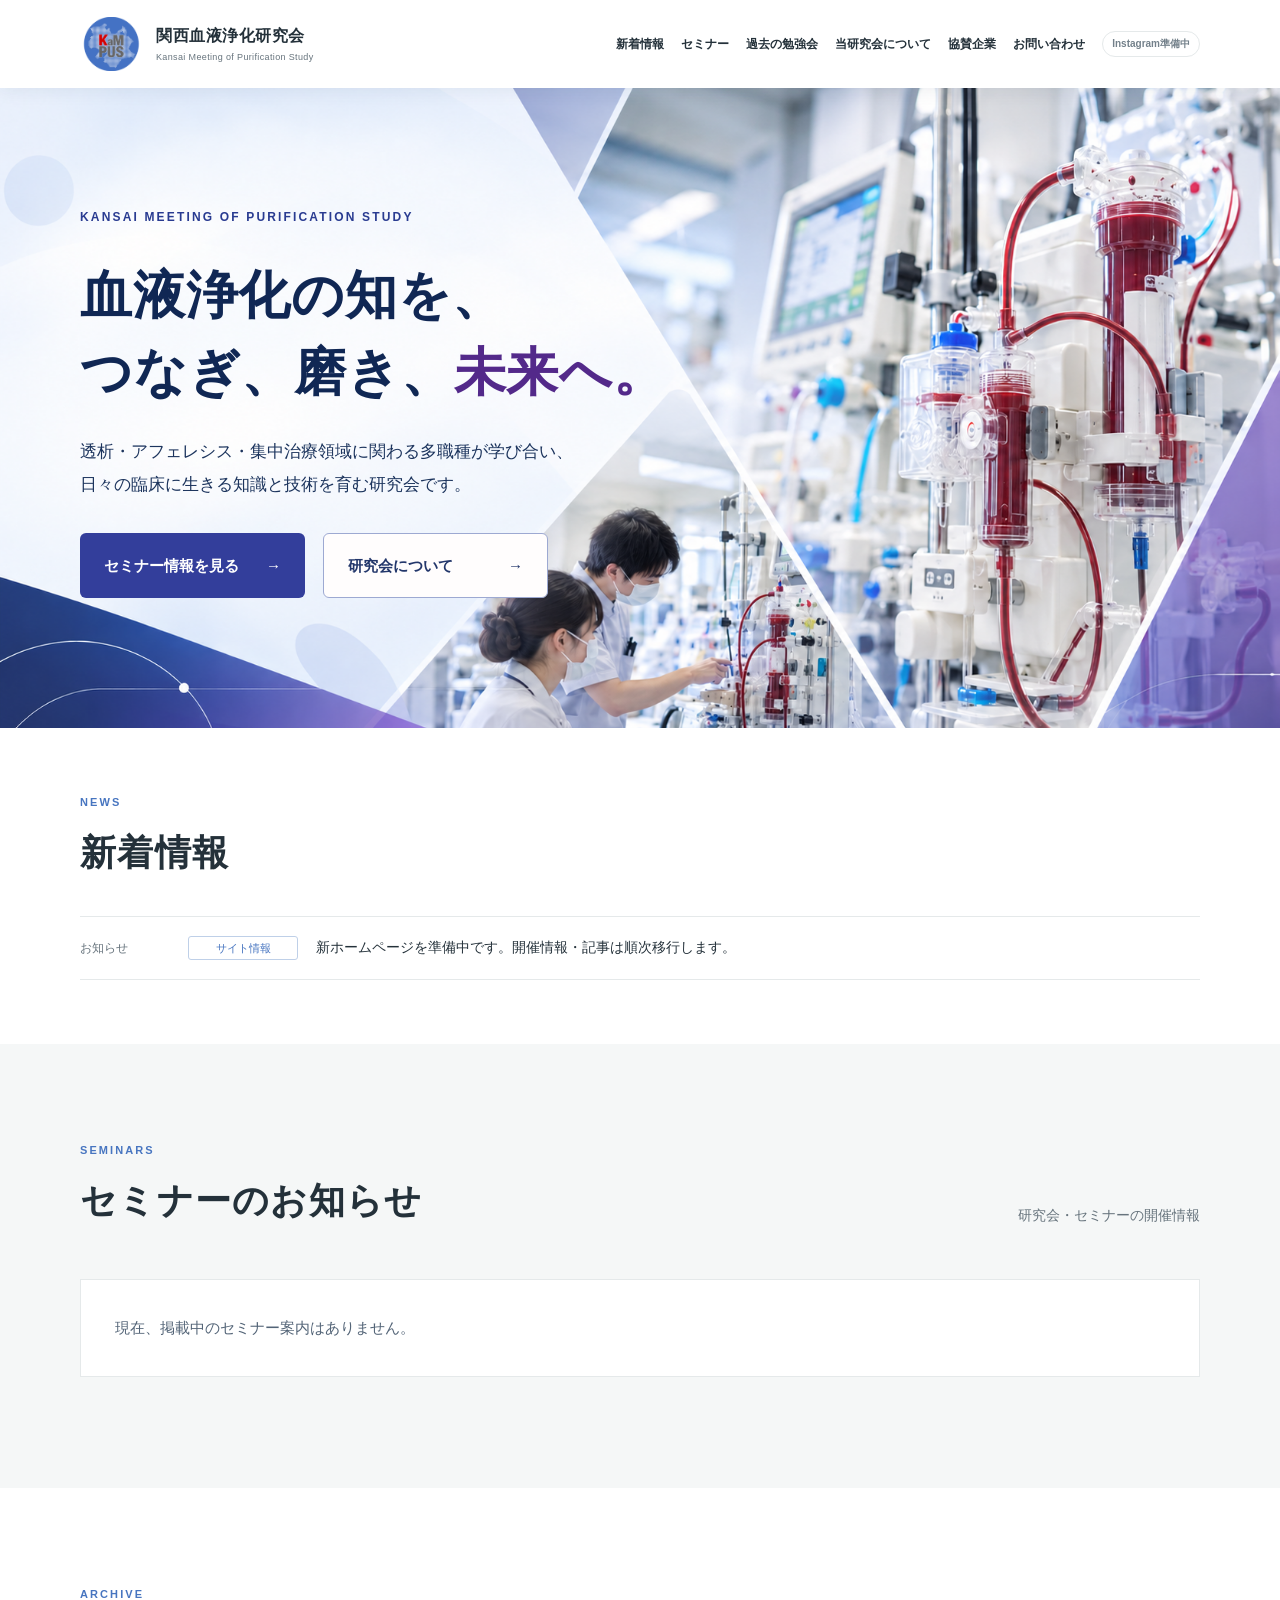
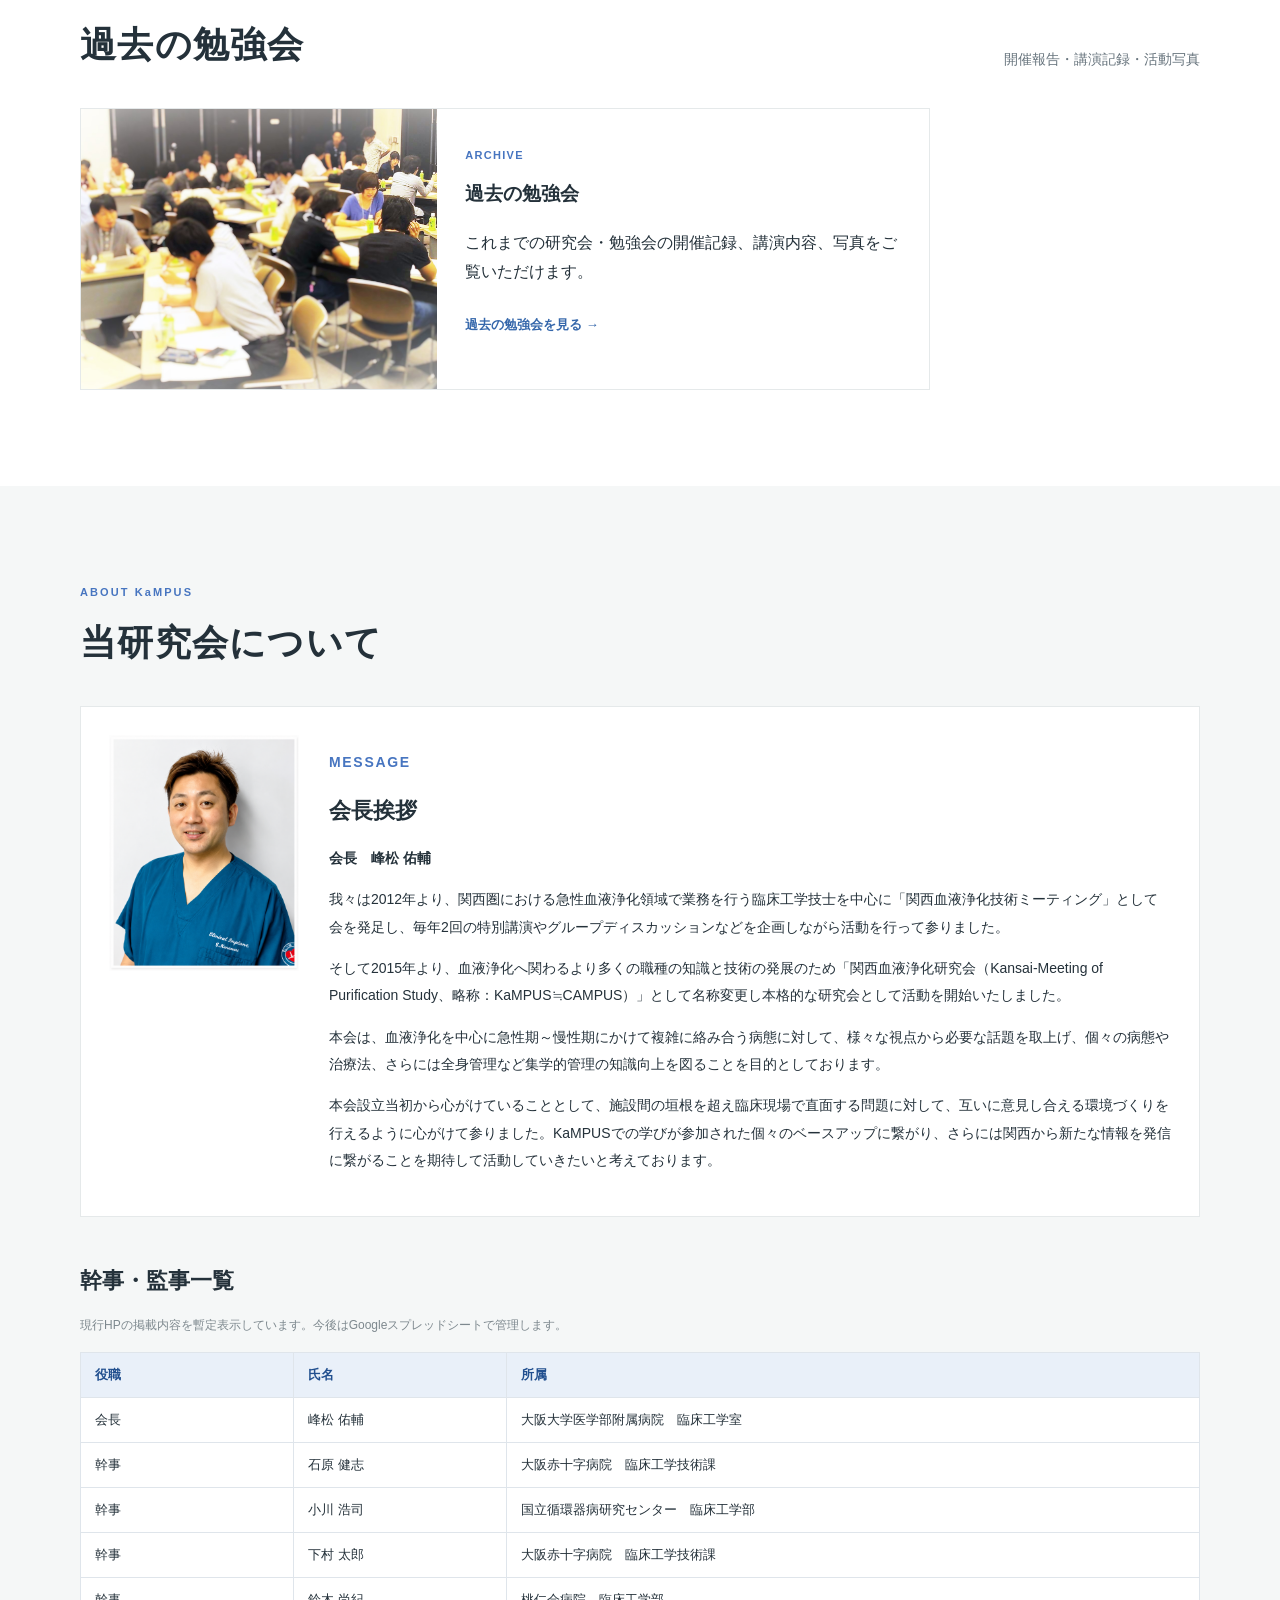
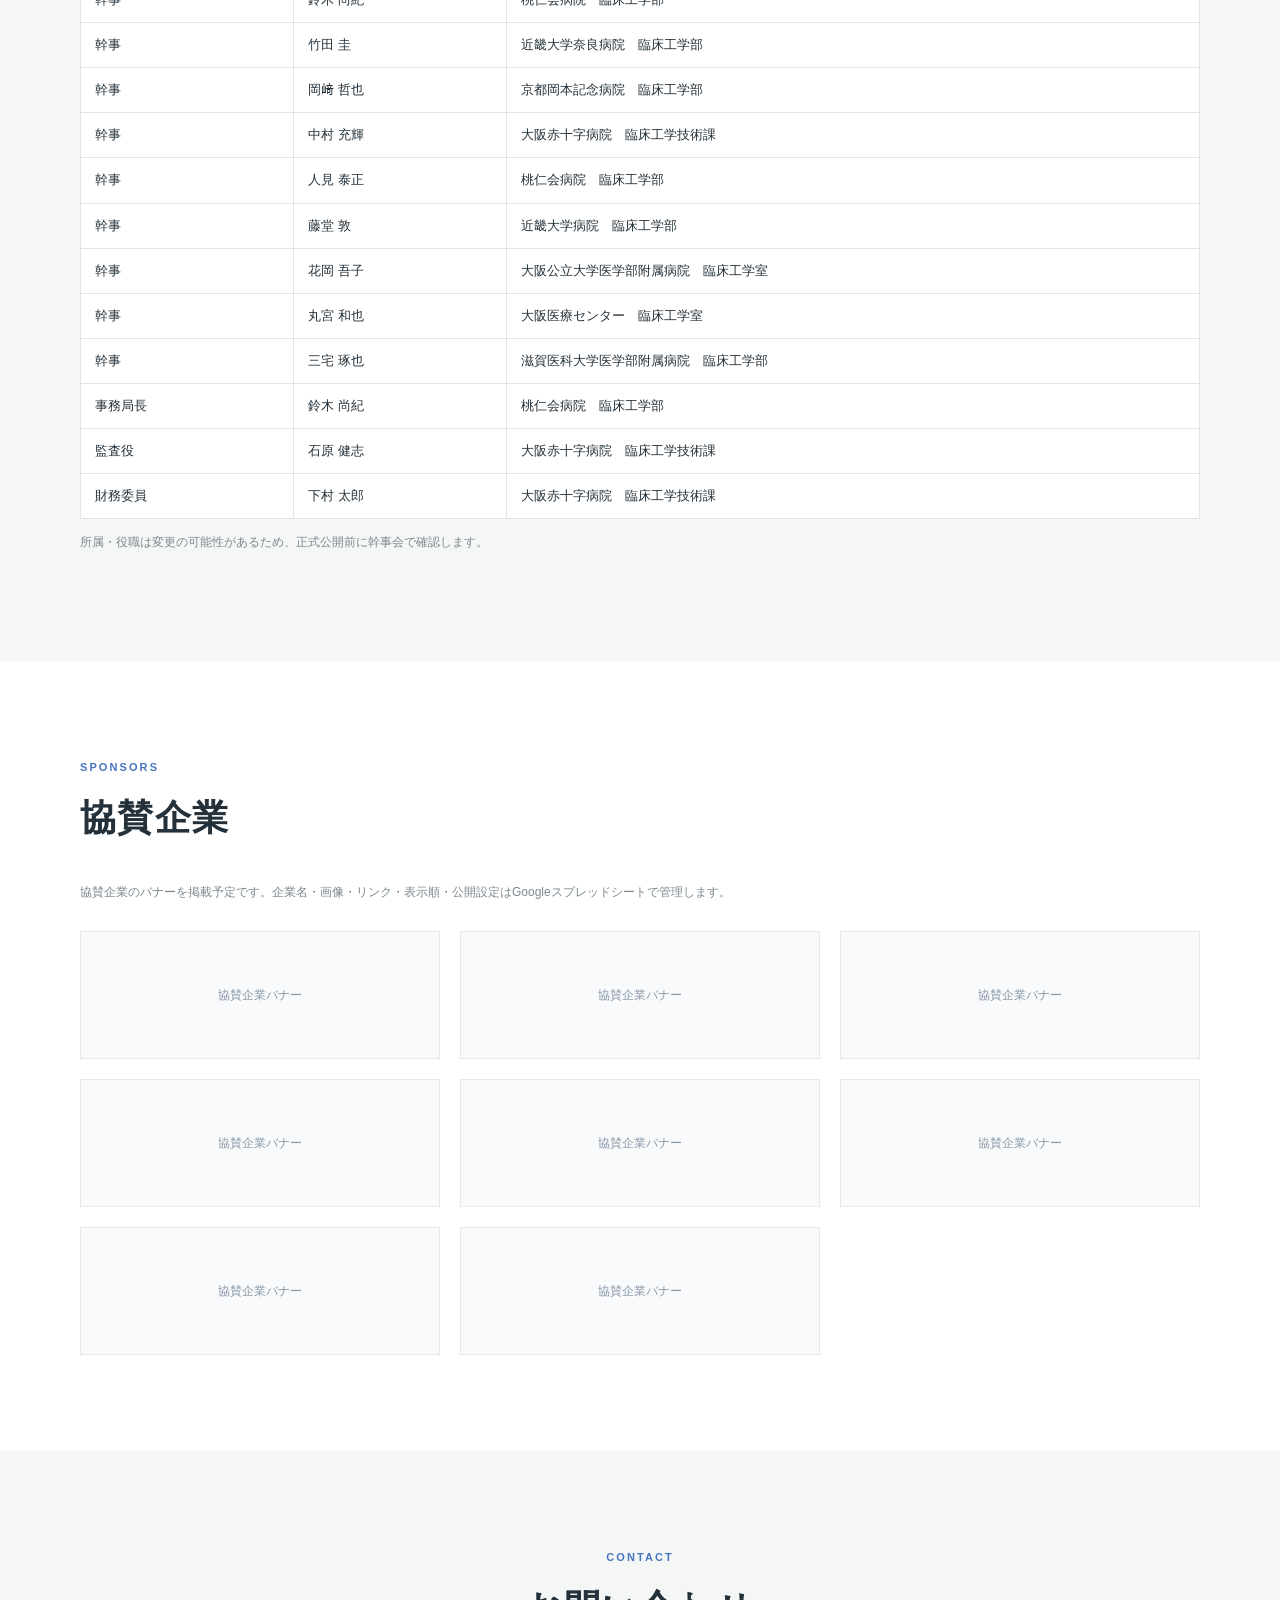
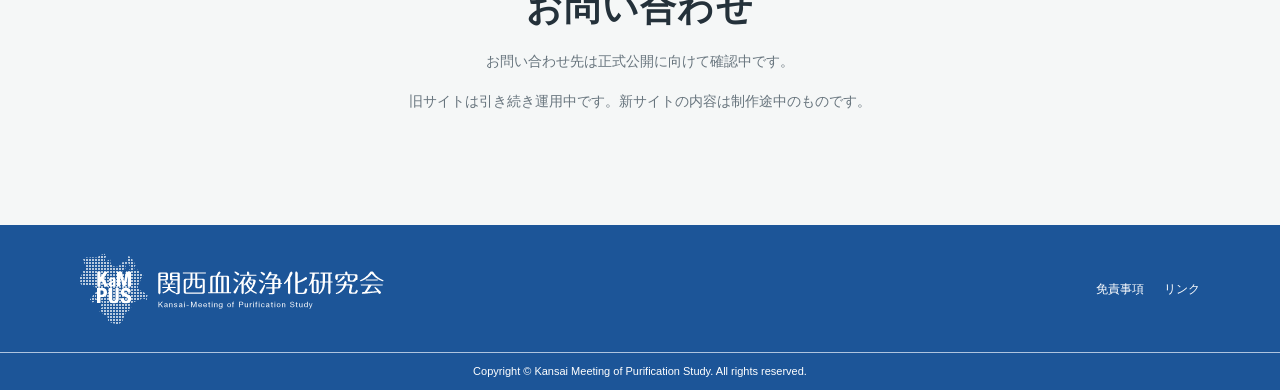
==== index.html @ 6bf597f5 "Enable seminar detail links with cache-busted script" ====
<!doctype html>
<html lang="ja"><head><meta charset="utf-8"><meta name="viewport" content="width=device-width,initial-scale=1"><meta name="description" content="関西血液浄化研究会 KaMPUSの公式ウェブサイト。セミナー情報、過去の勉強会、研究会の活動を紹介します。"><title>関西血液浄化研究会 | KaMPUS</title><link rel="stylesheet" href="./seminars-20261015.css"></head>
<body><a class="skip" href="#main">本文へ移動</a>
<header class="site-header"><div class="container header-inner"><a class="brand" href="#top" aria-label="関西血液浄化研究会 ホーム"><img class="brand-logo" src="./assets/images/common/kampus-logo-new.png" alt="KaMPUSロゴ" width="62" height="62"><span class="brand-name">関西血液浄化研究会<small>Kansai Meeting of Purification Study</small></span></a><button class="menu-button" id="menuButton" aria-expanded="false" aria-controls="siteNav" type="button">メニュー <span aria-hidden="true">☰</span></button><nav id="siteNav" class="site-nav" aria-label="メインメニュー"><a href="#news">新着情報</a><a href="#events">セミナー</a><a href="#archive">過去の勉強会</a><a href="#about">当研究会について</a><a href="#sponsors">協賛企業</a><a href="#contact">お問い合わせ</a><span class="social-pending" title="公式Instagramは準備中">Instagram準備中</span></nav></div></header>
<main id="main">
<section class="hero hero-medical" id="top"><div class="hero-photo" role="img" aria-label="血液浄化装置と医療スタッフを描いたメインビジュアル"></div><div class="container hero-content"><p class="eyebrow light">KANSAI MEETING OF PURIFICATION STUDY</p><h1>血液浄化の知を、<br>つなぎ、磨き、<span class="hero-accent">未来へ。</span></h1><p class="hero-lead">透析・アフェレシス・集中治療領域に関わる多職種が学び合い、<br class="hero-desktop-break">日々の臨床に生きる知識と技術を育む研究会です。</p><div class="hero-actions"><a class="button hero-primary" href="#events">セミナー情報を見る <span aria-hidden="true">→</span></a><a class="button hero-secondary" href="#about">研究会について <span aria-hidden="true">→</span></a></div></div></section>
<section class="news-section section compact" id="news"><div class="container"><div class="section-heading"><div><p class="eyebrow">NEWS</p><h2>新着情報</h2></div></div><div class="news-list"><div class="news-row"><span class="news-date">お知らせ</span><span class="news-category">サイト情報</span><span>新ホームページを準備中です。開催情報・記事は順次移行します。</span></div></div></div></section>
<section class="section muted" id="events"><div class="container"><div class="section-heading"><div><p class="eyebrow">SEMINARS</p><h2>セミナーのお知らせ</h2></div><p>研究会・セミナーの開催情報</p></div><div class="seminar-list" id="seminarList" aria-live="polite"><div class="seminar-empty">開催情報を読み込んでいます。</div></div></div></section>
<section class="section" id="archive"><div class="container"><div class="section-heading"><div><p class="eyebrow">ARCHIVE</p><h2>過去の勉強会</h2></div><p>開催報告・講演記録・活動写真</p></div><a class="activity-card archive-single" href="./archive.html"><div class="activity-photo workshop" role="img" aria-label="研究会のディスカッション風景"></div><div class="activity-body"><p class="activity-type">ARCHIVE</p><h3>過去の勉強会</h3><p>これまでの研究会・勉強会の開催記録、講演内容、写真をご覧いただけます。</p><span class="text-link">過去の勉強会を見る →</span></div></a></div></section>
<section class="section muted" id="about"><div class="container"><div class="section-heading"><div><p class="eyebrow">ABOUT KaMPUS</p><h2>当研究会について</h2></div></div><div class="chair-greeting"><div class="chair-portrait"><img src="./assets/images/common/chairman.jpg" alt="会長 峰松佑輔" loading="lazy"></div><div><p class="card-kicker">MESSAGE</p><h3>会長挨拶</h3><p class="chair-name">会長　峰松 佑輔</p>
<p>我々は2012年より、関西圏における急性血液浄化領域で業務を行う臨床工学技士を中心に「関西血液浄化技術ミーティング」として会を発足し、毎年2回の特別講演やグループディスカッションなどを企画しながら活動を行って参りました。</p>
<p>そして2015年より、血液浄化へ関わるより多くの職種の知識と技術の発展のため「関西血液浄化研究会（Kansai-Meeting of Purification Study、略称：KaMPUS≒CAMPUS）」として名称変更し本格的な研究会として活動を開始いたしました。</p>
<p>本会は、血液浄化を中心に急性期～慢性期にかけて複雑に絡み合う病態に対して、様々な視点から必要な話題を取上げ、個々の病態や治療法、さらには全身管理など集学的管理の知識向上を図ることを目的としております。</p>
<p>本会設立当初から心がけていることとして、施設間の垣根を超え臨床現場で直面する問題に対して、互いに意見し合える環境づくりを行えるように心がけて参りました。KaMPUSでの学びが参加された個々のベースアップに繋がり、さらには関西から新たな情報を発信に繋がることを期待して活動していきたいと考えております。</p></div></div><div class="member-title"><h3>幹事・監事一覧</h3><p class="small-note">現行HPの掲載内容を暫定表示しています。今後はGoogleスプレッドシートで管理します。</p></div><div class="member-table-wrap"><table class="member-table"><thead><tr><th>役職</th><th>氏名</th><th>所属</th></tr></thead><tbody id="membersBody"><tr><td colspan="3">名簿を読み込んでいます。</td></tr></tbody></table></div><p class="small-note">所属・役職は変更の可能性があるため、正式公開前に幹事会で確認します。</p></div></section>
<section class="section sponsors-section" id="sponsors"><div class="container"><div class="section-heading"><div><p class="eyebrow">SPONSORS</p><h2>協賛企業</h2></div></div><p class="small-note">協賛企業のバナーを掲載予定です。企業名・画像・リンク・表示順・公開設定はGoogleスプレッドシートで管理します。</p><div class="sponsor-grid" id="sponsorGrid"><p class="small-note">協賛企業の登録準備中です。</p></div></div></section>
<section class="section muted" id="contact"><div class="container contact-inner"><p class="eyebrow">CONTACT</p><h2>お問い合わせ</h2><p>お問い合わせ先は正式公開に向けて確認中です。</p><p class="small-note">旧サイトは引き続き運用中です。新サイトの内容は制作途中のものです。</p></div></section>
</main><footer class="site-footer"><div class="container footer-main"><div class="footer-brand"><img class="footer-wordmark" src="./assets/images/common/footLogo.png" alt="関西血液浄化研究会 Kansai Meeting of Purification Study" width="370" height="86"></div><nav class="footer-links" aria-label="フッターメニュー"><a href="./disclaimer.html">免責事項</a><a href="./links.html">リンク</a></nav></div><div class="footer-bottom">Copyright © Kansai Meeting of Purification Study. All rights reserved.</div></footer><script src="./script.js?v=20261015-seminar-detail" defer></script></body></html>
---- seminars-20261015.css ----
:root{--ink:#24313a;--muted:#67747d;--red:#b72229;--line:#e5e9ea;--soft:#f5f7f7;--max:1120px}*{box-sizing:border-box}html{scroll-behavior:smooth;scroll-padding-top:90px}body{margin:0;color:var(--ink);font-family:"Noto Sans JP","Hiragino Kaku Gothic ProN","Yu Gothic",sans-serif;line-height:1.85;background:#fff}a{color:inherit;text-decoration:none}button{font:inherit}.container{width:min(calc(100% - 48px),var(--max));margin-inline:auto}.skip{position:absolute;left:-9999px}.skip:focus{left:10px;top:10px;z-index:100;background:#fff;padding:8px}.site-header{position:sticky;top:0;z-index:20;background:#fff;box-shadow:0 2px 18px #182c3812}.header-inner{height:88px;display:flex;align-items:center;justify-content:space-between;gap:20px}.brand{display:flex;align-items:center;gap:14px}.brand-mark{font-size:24px;font-weight:900;letter-spacing:-.085em;color:#bf151d;line-height:1}.brand-mark span{color:#878b90}.brand-name{font-size:16px;font-weight:700;letter-spacing:.035em;line-height:1.35}.brand-name small{display:block;font-size:9px;font-weight:500;color:var(--muted);letter-spacing:.04em;margin-top:4px}.site-nav{display:flex;gap:26px;align-items:center;font-size:13px;font-weight:650}.site-nav a:hover{color:var(--red)}.menu-button{display:none}.hero{position:relative;min-height:530px;display:flex;align-items:center;overflow:hidden;background:#3a4a50}.hero-photo,.hero-overlay{position:absolute;inset:0}.hero-photo{background-image:url('./assets/images/hero/hero-workshop.jpg');background-position:center 47%;background-size:cover}.hero-overlay{background:linear-gradient(90deg,rgba(23,38,44,.9) 0%,rgba(23,38,44,.7) 42%,rgba(23,38,44,.2) 100%)}.hero-content{position:relative;color:#fff;padding:74px 0 82px}.eyebrow{color:var(--red);font-size:11px;letter-spacing:.19em;font-weight:800;margin:0 0 22px}.eyebrow.light{color:#e6d8d9}.hero h1{font-size:clamp(32px,4vw,52px);line-height:1.55;letter-spacing:.045em;margin:0 0 22px}.hero p:not(.eyebrow){font-size:15px;line-height:2.1}.button{display:inline-flex;align-items:center;justify-content:space-between;gap:42px;margin-top:24px;padding:13px 24px;font-size:13px;font-weight:700;border-radius:3px}.button.white{background:white;color:var(--ink)}.section{padding:96px 0}.muted{background:var(--soft)}.intro-grid{display:grid;grid-template-columns:1fr 1fr;gap:85px;align-items:center}.section h2{font-size:clamp(25px,3vw,36px);line-height:1.55;letter-spacing:.035em;margin:0}.intro-grid p:not(.eyebrow){color:#52616b;font-size:15px}.section-heading{display:flex;justify-content:space-between;align-items:end;gap:30px;margin-bottom:35px}.section-heading .eyebrow{margin-bottom:13px}.section-heading>p{color:var(--muted);font-size:14px;margin:0}.notice{padding:27px 30px;display:flex;gap:22px;align-items:start;background:white;border-left:3px solid var(--red)}.notice h3{font-size:17px;margin:0 0 5px}.notice p{font-size:14px;color:var(--muted);margin:0}.notice-tag{font-size:11px;font-weight:700;color:var(--red);border:1px solid #dfb6b9;padding:3px 10px;white-space:nowrap}.small-note{font-size:12px;color:#7d888e}.activity-grid{display:grid;grid-template-columns:1fr 1fr;gap:26px}.activity-card{border:1px solid var(--line);background:#fff;overflow:hidden}.activity-photo{height:260px;background-size:cover;background-position:center;background-color:#e2e6e7}.activity-photo.workshop{background-image:url('./assets/images/gallery/workshop-overview.jpg')}.activity-photo.session{background-image:url('./assets/images/hero/hero-workshop.jpg')}.activity-body{padding:25px 28px 30px}.activity-type{font-size:10px;color:var(--red);font-weight:800;letter-spacing:.15em}.activity-body h3{font-size:19px;margin:8px 0}.activity-body p:last-child{font-size:13px;color:var(--muted);margin:0}.archive-placeholder{margin-top:28px;padding:22px;border:1px dashed #bbc7cd;text-align:center;font-size:13px;color:var(--muted)}.contact-inner{text-align:center}.contact-inner .eyebrow{margin-bottom:12px}.contact-inner>p:not(.eyebrow){font-size:14px;color:var(--muted)}.site-footer{padding:29px 0;background:#24313a;color:#fff}.footer-inner{display:flex;justify-content:space-between;align-items:center;gap:15px}.footer-inner div{display:flex;align-items:center;gap:12px}.footer-inner strong{font-size:21px;letter-spacing:-.04em}.footer-inner span,.footer-inner small{font-size:11px;color:#d3dcdf}.mobile-only{display:none}@media(max-width:760px){.container{width:min(calc(100% - 36px),var(--max))}.header-inner{height:70px}.brand-name{font-size:13px}.brand-name small{font-size:8px}.brand-mark{font-size:21px}.menu-button{display:inline-flex;align-items:center;gap:7px;padding:6px 9px;background:white;border:1px solid var(--line);font-size:12px}.site-nav{display:none;position:absolute;top:70px;left:0;right:0;background:white;box-shadow:0 10px 20px #0001;flex-direction:column;align-items:stretch;gap:0;padding:12px 22px}.site-nav.open{display:flex}.site-nav a{padding:12px 0;border-bottom:1px solid var(--line)}.hero{min-height:470px}.hero-overlay{background:linear-gradient(90deg,rgba(23,38,44,.85),rgba(23,38,44,.37))}.hero-content{padding:63px 0}.hero h1{font-size:33px}.hero p:not(.eyebrow){font-size:13px}.mobile-only{display:initial}.section{padding:68px 0}.intro-grid{grid-template-columns:1fr;gap:24px}.section-heading{display:block}.section-heading>p{margin-top:16px}.activity-grid{grid-template-columns:1fr;gap:22px}.activity-photo{height:215px}.notice{padding:20px;gap:13px;flex-direction:column}.footer-inner{align-items:start;flex-direction:column;gap:5px}}
/* Official logo */
.brand-logo{display:block;width:108px;height:58px;object-fit:contain;flex-shrink:0}
@media(max-width:760px){.brand-logo{width:82px;height:49px}.brand{gap:8px}}

/* KaMPUS structure v2: blue brand, sections and card navigation */
:root{--red:#c51925;--blue:#4775c0}
.brand-logo{width:62px;height:62px;object-fit:contain}
.site-nav{gap:17px;font-size:12px}
.social-pending{border:1px solid var(--line);border-radius:99px;padding:3px 9px;color:#73808a;font-size:10px;white-space:nowrap}
.eyebrow{color:var(--blue)}
.hero{background-color:#253f66}
.hero-overlay{background:linear-gradient(90deg,rgba(24,42,69,.9),rgba(24,42,69,.52) 60%,rgba(24,42,69,.14))}
.section.compact{padding-top:64px;padding-bottom:64px}
.news-list{border-top:1px solid var(--line)}
.news-row{display:grid;grid-template-columns:90px 110px 1fr;gap:18px;border-bottom:1px solid var(--line);padding:18px 0;font-size:14px;align-items:center}
.news-date{color:var(--muted);font-size:12px}
.news-category{color:var(--blue);border:1px solid #bfd0e8;border-radius:3px;font-size:11px;text-align:center;padding:1px 6px}
.section-cards{display:grid;grid-template-columns:repeat(2,minmax(0,1fr));gap:24px}
.feature-card{background:#fff;border:1px solid var(--line);padding:32px;min-height:220px}
.card-kicker,.activity-type{color:var(--blue);font-size:11px;font-weight:800;letter-spacing:.12em}
.feature-card h3{font-size:21px;margin:10px 0}
.feature-card p{font-size:14px;color:#586773}
.text-link{display:inline-block;color:#3567ab;font-size:13px;font-weight:700;margin-top:10px}
.status-note{display:inline-block;font-size:11px;color:#65717b;background:#f0f3f6;padding:4px 10px;margin-top:10px}
.activity-card{display:block;transition:transform .15s,box-shadow .15s}
.activity-card:hover{transform:translateY(-3px);box-shadow:0 12px 30px #1a34531a}
@media(max-width:1050px){.site-nav{gap:9px;font-size:11px}.brand-name{font-size:13px}}
@media(max-width:900px){.header-inner{height:70px}.menu-button{display:inline-flex;align-items:center;gap:7px;padding:6px 9px;background:#fff;border:1px solid var(--line);font-size:12px}.site-nav{display:none;position:absolute;top:70px;left:0;right:0;background:#fff;box-shadow:0 10px 20px #0001;flex-direction:column;align-items:stretch;gap:0;padding:12px 22px}.site-nav.open{display:flex}.site-nav a{padding:10px 0;border-bottom:1px solid var(--line)}.social-pending{align-self:flex-start;margin-top:10px}}
@media(max-width:760px){.brand-logo{width:50px;height:50px}.news-row{grid-template-columns:1fr;gap:5px}.news-category{justify-self:start}.section-cards{grid-template-columns:1fr}.feature-card{padding:23px;min-height:unset}}

/* KaMPUS structural update: archival card, governance and sponsors */
.archive-single{display:grid;grid-template-columns:42% 1fr;max-width:850px}
.archive-single .activity-photo{height:auto;min-height:280px}
.chair-greeting{display:grid;grid-template-columns:190px 1fr;gap:30px;align-items:start;background:#fff;padding:28px;border:1px solid var(--line)}
.chair-greeting h3,.member-title h3{font-size:22px;margin:0 0 9px}
.chair-greeting p{font-size:14px;line-height:1.95}
.chair-name{font-weight:700}
.chair-portrait{min-height:210px;background:#e6edf4;border:1px solid #cbd8e7;display:grid;place-items:center;color:#607186;text-align:center;font-size:13px}
.member-title{margin:44px 0 16px}
.member-table-wrap{overflow-x:auto}
.member-table{border-collapse:collapse;width:100%;background:#fff;font-size:13px}
.member-table th,.member-table td{border:1px solid #dfe5eb;padding:10px 14px;text-align:left}
.member-table th{background:#e9f0f9;color:#214f8f}
.member-table td:first-child{white-space:nowrap;min-width:85px}
.sponsor-grid{display:grid;grid-template-columns:repeat(4,minmax(0,1fr));gap:16px;margin-top:28px}
.sponsor-placeholder{border:1px solid var(--line);background:#f8fafc;aspect-ratio:2.6;display:grid;place-items:center;font-size:12px;color:#8a98a8}
.sponsor-link{border:1px solid var(--line);background:#fff;display:flex;align-items:center;justify-content:center;min-height:100px;padding:13px}
.sponsor-link img{display:block;max-width:100%;max-height:76px;object-fit:contain}
.footer-main{width:min(calc(100% - 48px),var(--max));margin:auto;padding:28px 0;display:flex;align-items:center;justify-content:space-between;gap:20px}
.footer-brand{display:flex;gap:13px;align-items:center}
.footer-brand img{border-radius:50%;width:54px;height:54px}
.footer-brand strong{display:block;font-size:17px}
.footer-brand span{display:block;font-size:10px;color:#d6e5f7}
.footer-links{display:flex;gap:20px;font-size:12px}
.footer-links a:hover{text-decoration:underline}
.site-footer{background:#1c5598;padding:0}
.footer-bottom{border-top:1px solid #aec4df;text-align:center;font-size:11px;padding:8px 15px}
@media(max-width:760px){.archive-single{grid-template-columns:1fr}.archive-single .activity-photo{height:230px;min-height:0}.chair-greeting{grid-template-columns:1fr}.chair-portrait{min-height:160px}.sponsor-grid{grid-template-columns:repeat(2,minmax(0,1fr))}.footer-main{width:calc(100% - 36px);flex-direction:column;align-items:start}.footer-brand strong{font-size:14px}}

/* Portrait and supplied footer wordmark */
.chair-portrait{display:block;min-height:0;background:transparent;border:0}
.chair-portrait img{display:block;width:100%;height:auto;max-height:290px;object-fit:cover;object-position:top center}
.footer-brand .footer-wordmark{display:block;width:min(370px,100%);height:auto;max-height:none;border-radius:0;object-fit:contain}
@media(max-width:760px){.footer-brand .footer-wordmark{width:min(300px,100%)}.chair-portrait img{max-width:220px}}

/* Sponsor banners: enlarged responsive layout (2026-10-15) */
.sponsor-grid{grid-template-columns:repeat(3,minmax(0,1fr));gap:20px}
.sponsor-link{min-height:128px;padding:14px}
.sponsor-link img{max-width:100%;max-height:100px;object-fit:contain}
.sponsor-placeholder{min-height:128px;aspect-ratio:auto}
@media(max-width:760px){.sponsor-grid{grid-template-columns:repeat(2,minmax(0,1fr));gap:12px}.sponsor-link{min-height:104px;padding:10px}.sponsor-link img{max-height:84px}}

/* Medical hero — photograph remains an image, words and buttons are real HTML */
.hero.hero-medical{min-height:640px;background:#f3f6fc;color:#142c5a;isolation:isolate}
.hero-medical .hero-photo{background-image:url('./assets/images/hero/kampus-hero-bg.png'),url('./assets/images/hero/hero-workshop.jpg');background-position:center center;background-size:cover;background-repeat:no-repeat}
.hero-medical .hero-overlay{display:none}
.hero-medical .hero-content{padding:88px 0 100px;color:#132b58}
.hero-medical .eyebrow.light{color:#293b91;font-size:12px;letter-spacing:.18em;margin-bottom:28px}
.hero-medical h1{font-size:clamp(38px,4.1vw,68px);line-height:1.47;letter-spacing:.015em;color:#102754;max-width:840px;margin:0 0 25px;font-weight:800}
.hero-medical .hero-accent{color:#53298a}
.hero-medical p.hero-lead{font-size:clamp(15px,1.33vw,20px);color:#1c345d;line-height:1.95;font-weight:550;max-width:770px;margin:0}
.hero-actions{display:flex;gap:18px;flex-wrap:wrap;align-items:center;margin-top:32px}
.hero-medical .hero-actions .button{margin:0;border-radius:6px;font-size:15px;min-width:225px;min-height:65px;padding:15px 24px;gap:22px}
.hero-primary{background:#333e9b;color:#fff}
.hero-secondary{background:#fffdfd;color:#23376b;border:1px solid #9da9d2}
.hero-primary:hover{background:#222f7c}
.hero-secondary:hover{background:#f3f5ff}
@media(max-width:1050px){.hero.hero-medical{min-height:530px}.hero-medical .hero-content{padding:65px 0 75px}.hero-medical h1{font-size:clamp(34px,4.5vw,50px);max-width:620px}.hero-medical p.hero-lead{max-width:560px;font-size:15px}}
@media(max-width:760px){.hero.hero-medical{min-height:0}.hero-medical .hero-photo{background-position:61% center}.hero-medical .hero-content{padding:55px 0 64px}.hero-medical .hero-content:before{content:"";position:absolute;inset:0 -18px;background:linear-gradient(90deg,rgba(247,249,255,.95) 0%,rgba(247,249,255,.88) 64%,rgba(247,249,255,.58) 100%);z-index:-1}.hero-medical .eyebrow.light{font-size:9px;letter-spacing:.08em;margin-bottom:20px}.hero-medical h1{font-size:clamp(31px,7.2vw,45px);line-height:1.45;max-width:100%;margin-bottom:20px}.hero-medical p.hero-lead{font-size:13px;line-height:1.9}.hero-desktop-break{display:none}.hero-actions{gap:10px;margin-top:28px}.hero-medical .hero-actions .button{min-width:0;min-height:50px;font-size:12px;padding:11px 13px;flex:1;gap:6px}}

/* Full-width horizontal seminar cards */
.seminar-list{display:flex;flex-direction:column;gap:26px}
.seminar-card{background:#fff;border:1px solid var(--line);display:grid;grid-template-columns:minmax(270px,38%) minmax(0,1fr);overflow:hidden}
.seminar-media{background:#edf2f7;display:flex;align-items:center;justify-content:center;min-height:290px}
.seminar-media img{display:block;width:100%;height:100%;max-height:480px;object-fit:contain}
.seminar-media-placeholder{color:#78889a;text-align:center;font-size:13px;line-height:1.9;padding:24px}
.seminar-body{padding:34px 38px}
.seminar-body h3{font-size:clamp(21px,2vw,27px);line-height:1.5;margin:8px 0 20px}
.seminar-fields{display:grid;grid-template-columns:95px 1fr;gap:9px 17px;font-size:14px;line-height:1.8;margin:0}
.seminar-fields dt{color:#60728a;font-weight:700}
.seminar-fields dd{margin:0;white-space:pre-wrap;overflow-wrap:anywhere}
.seminar-links{display:flex;flex-wrap:wrap;gap:12px;margin-top:23px}
.seminar-links a{display:inline-block;background:#33469b;color:#fff;border-radius:4px;padding:10px 17px;font-weight:700;font-size:13px}
.seminar-links a.secondary{background:#fff;border:1px solid #9da9d2;color:#263c73}
.seminar-empty{padding:34px;border:1px solid var(--line);background:#fff;color:#536477;font-size:15px}
@media(max-width:800px){.seminar-card{grid-template-columns:1fr}.seminar-media{min-height:210px}.seminar-media img{max-height:380px}.seminar-body{padding:24px}.seminar-fields{grid-template-columns:85px 1fr;gap:7px 12px;font-size:13px}}
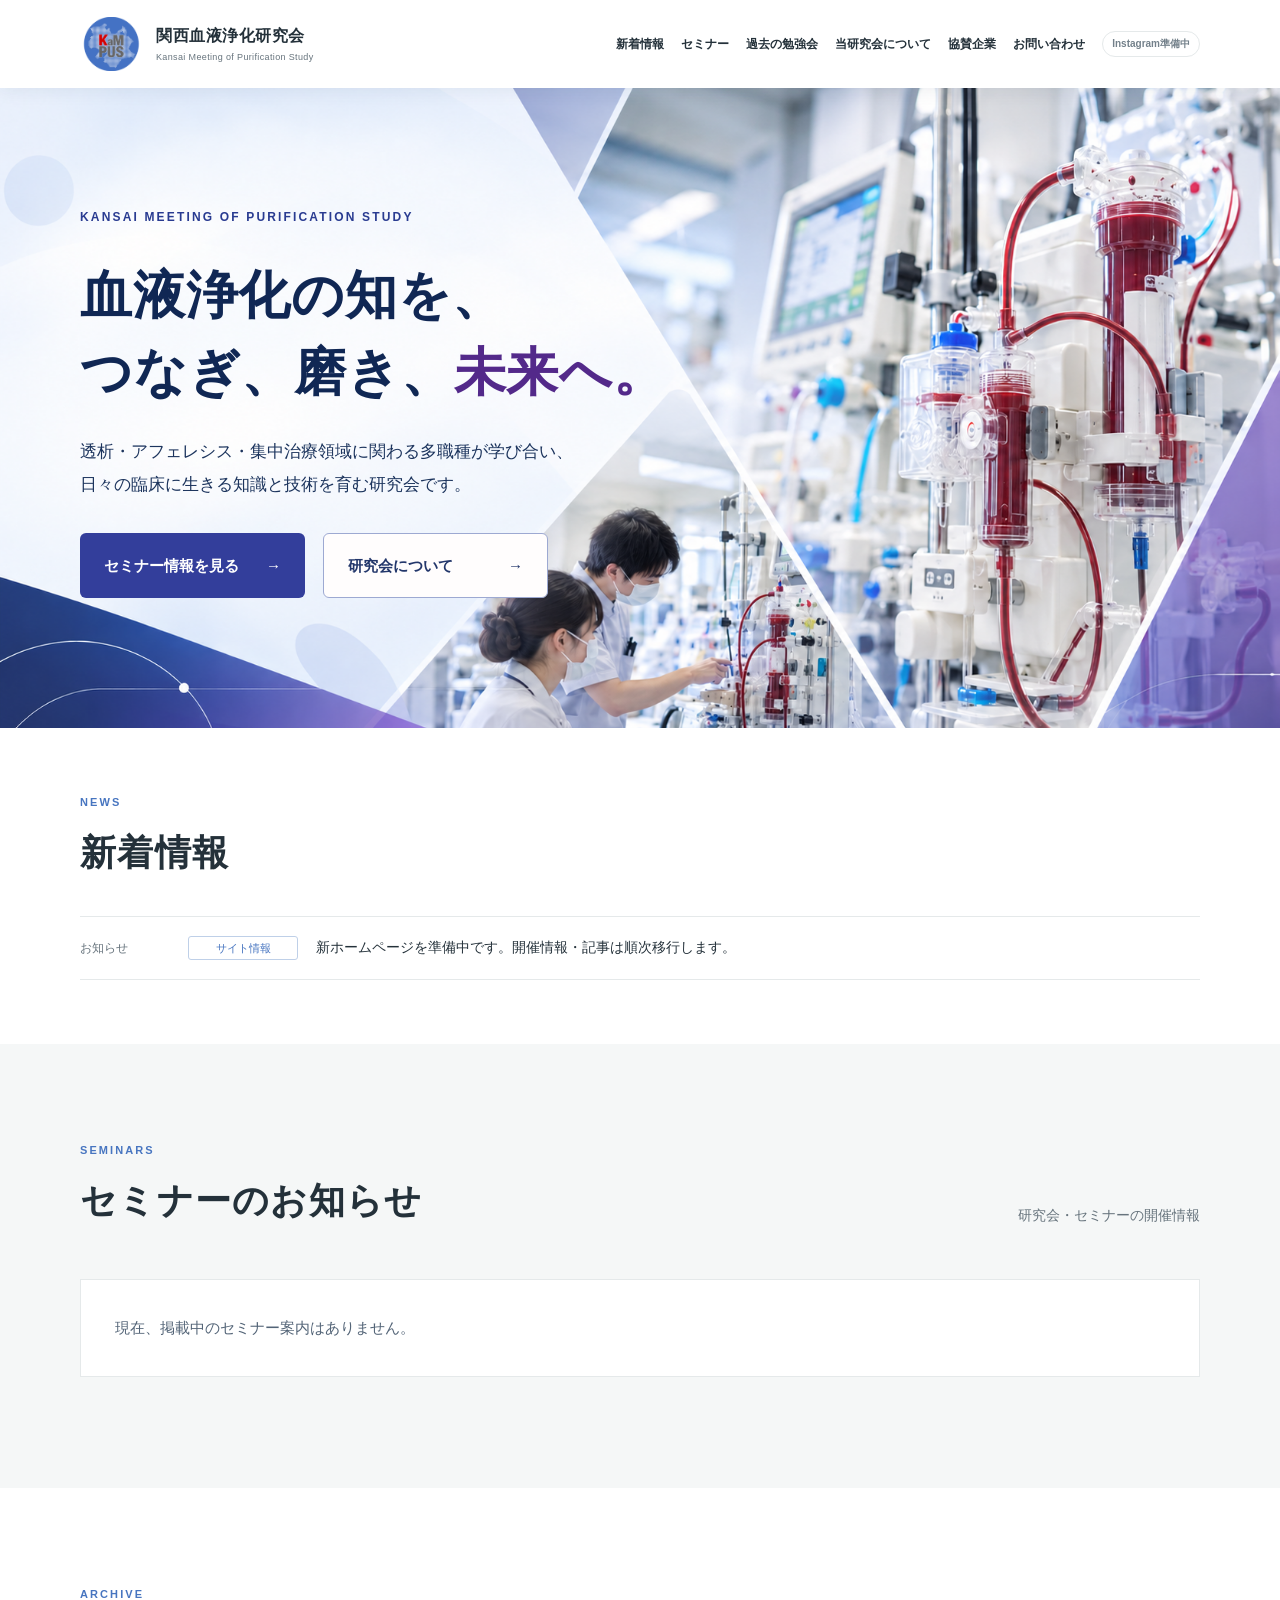
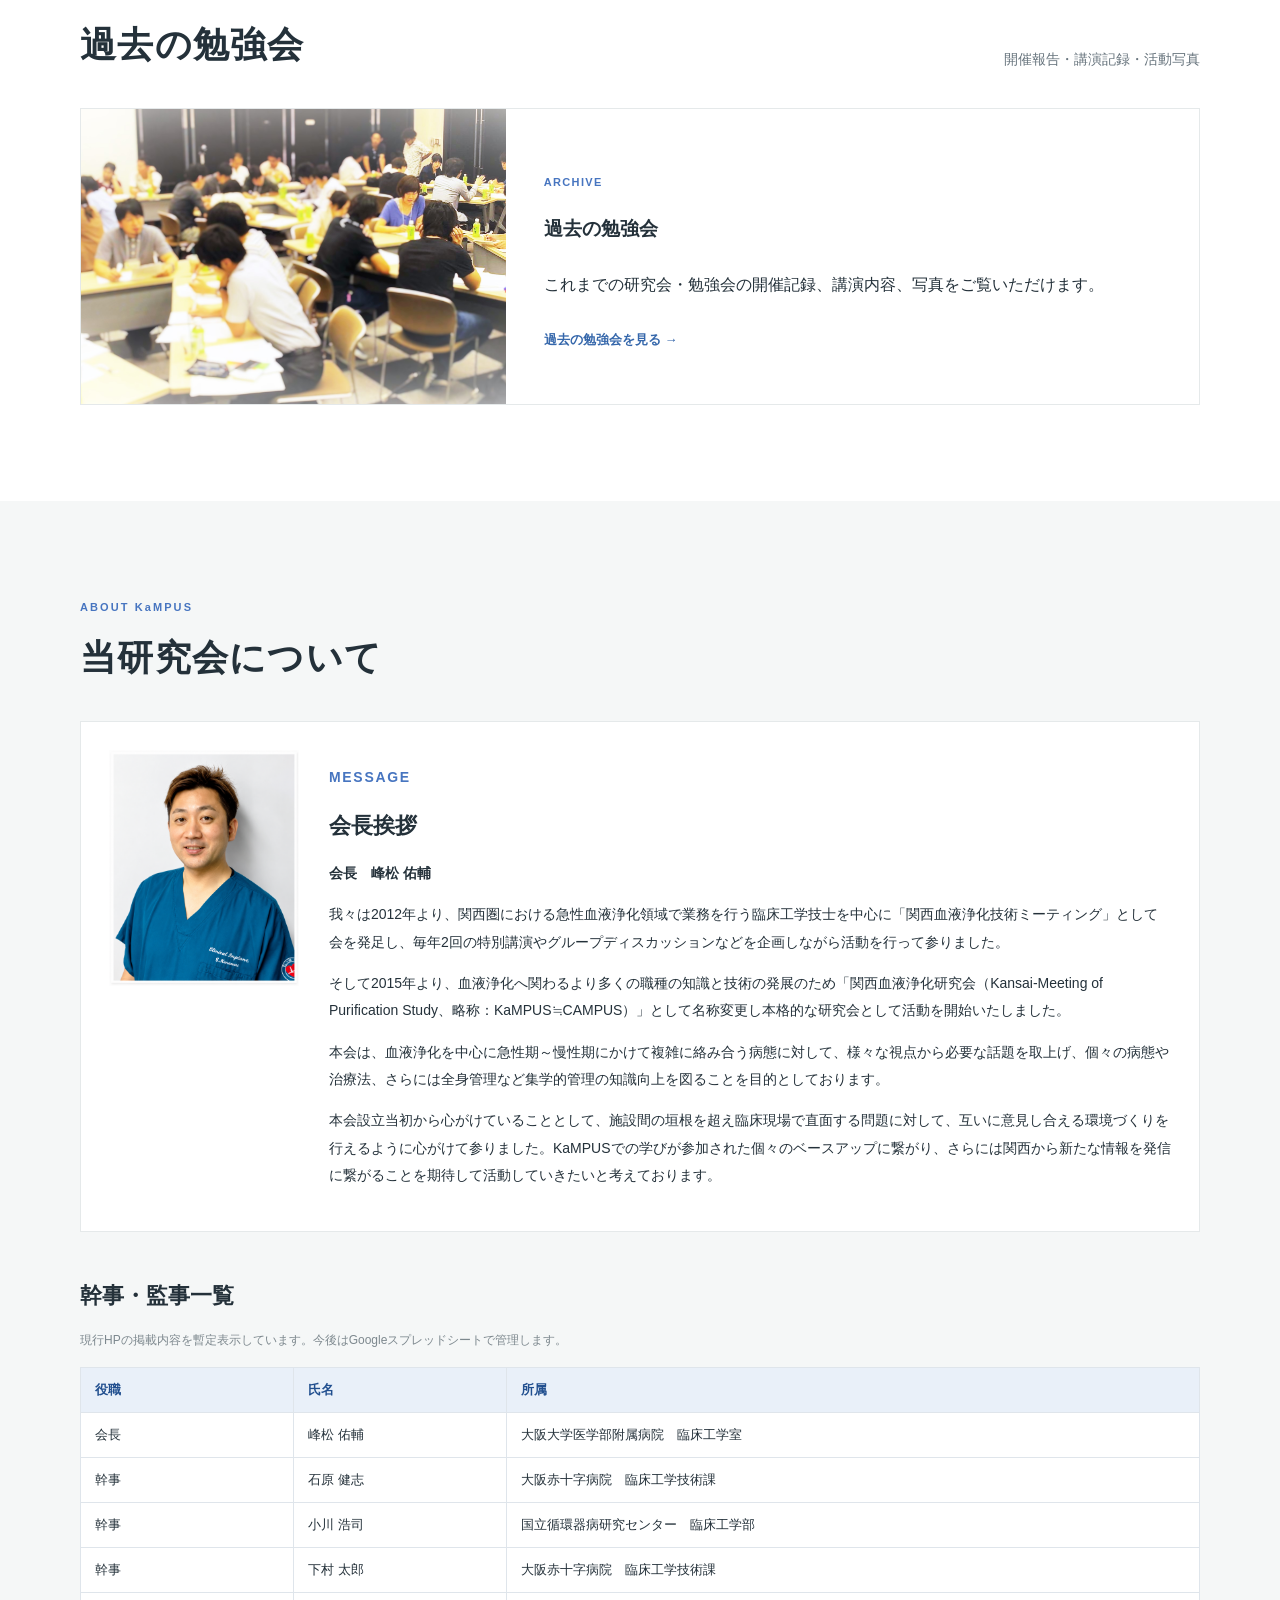
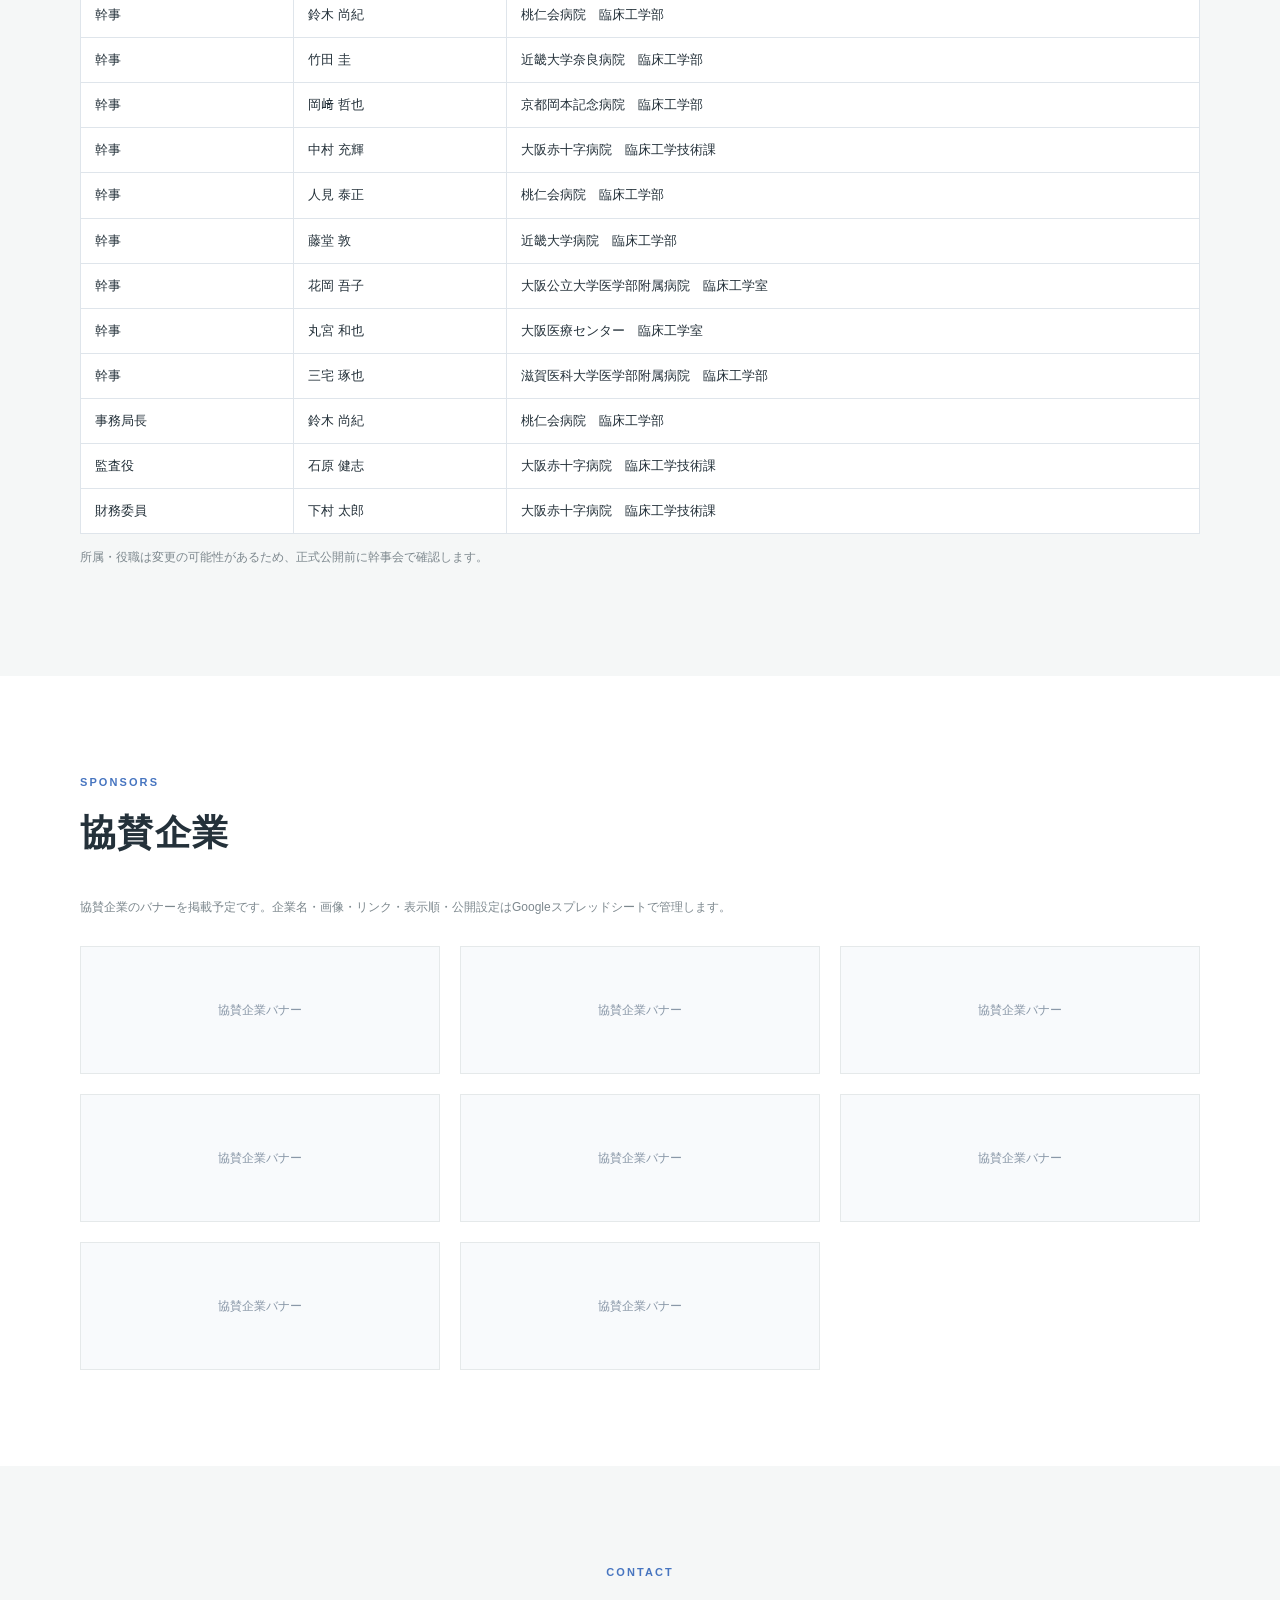
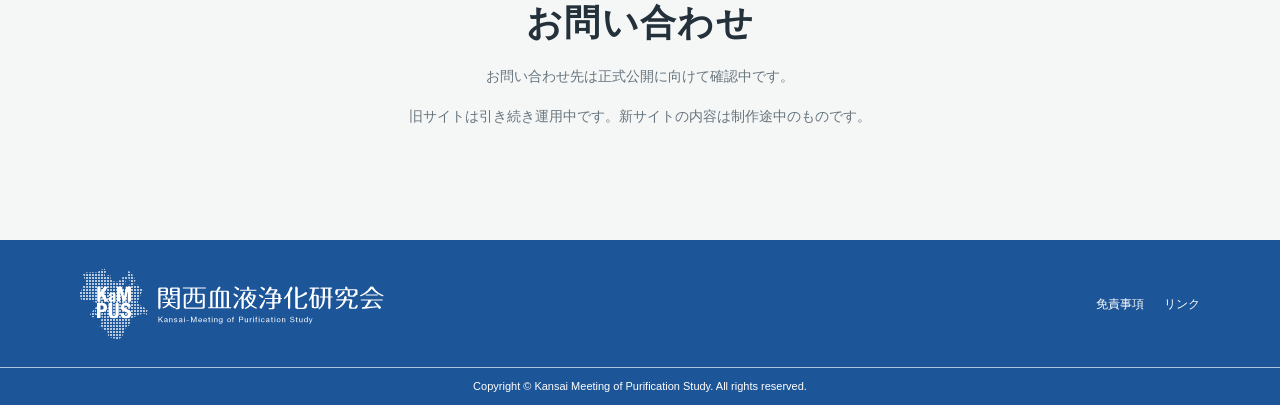
==== commit 7ae10ad9: "Use full-width archive card stylesheet" ====
--- a/index.html
+++ b/index.html
@@ -1,5 +1,5 @@
 <!doctype html>
-<html lang="ja"><head><meta charset="utf-8"><meta name="viewport" content="width=device-width,initial-scale=1"><meta name="description" content="関西血液浄化研究会 KaMPUSの公式ウェブサイト。セミナー情報、過去の勉強会、研究会の活動を紹介します。"><title>関西血液浄化研究会 | KaMPUS</title><link rel="stylesheet" href="./seminars-20261015.css"></head>
+<html lang="ja"><head><meta charset="utf-8"><meta name="viewport" content="width=device-width,initial-scale=1"><meta name="description" content="関西血液浄化研究会 KaMPUSの公式ウェブサイト。セミナー情報、過去の勉強会、研究会の活動を紹介します。"><title>関西血液浄化研究会 | KaMPUS</title><link rel="stylesheet" href="./archive-wide-20261015.css"></head>
 <body><a class="skip" href="#main">本文へ移動</a>
 <header class="site-header"><div class="container header-inner"><a class="brand" href="#top" aria-label="関西血液浄化研究会 ホーム"><img class="brand-logo" src="./assets/images/common/kampus-logo-new.png" alt="KaMPUSロゴ" width="62" height="62"><span class="brand-name">関西血液浄化研究会<small>Kansai Meeting of Purification Study</small></span></a><button class="menu-button" id="menuButton" aria-expanded="false" aria-controls="siteNav" type="button">メニュー <span aria-hidden="true">☰</span></button><nav id="siteNav" class="site-nav" aria-label="メインメニュー"><a href="#news">新着情報</a><a href="#events">セミナー</a><a href="#archive">過去の勉強会</a><a href="#about">当研究会について</a><a href="#sponsors">協賛企業</a><a href="#contact">お問い合わせ</a><span class="social-pending" title="公式Instagramは準備中">Instagram準備中</span></nav></div></header>
 <main id="main">
@@ -14,4 +14,4 @@
 <p>本会設立当初から心がけていることとして、施設間の垣根を超え臨床現場で直面する問題に対して、互いに意見し合える環境づくりを行えるように心がけて参りました。KaMPUSでの学びが参加された個々のベースアップに繋がり、さらには関西から新たな情報を発信に繋がることを期待して活動していきたいと考えております。</p></div></div><div class="member-title"><h3>幹事・監事一覧</h3><p class="small-note">現行HPの掲載内容を暫定表示しています。今後はGoogleスプレッドシートで管理します。</p></div><div class="member-table-wrap"><table class="member-table"><thead><tr><th>役職</th><th>氏名</th><th>所属</th></tr></thead><tbody id="membersBody"><tr><td colspan="3">名簿を読み込んでいます。</td></tr></tbody></table></div><p class="small-note">所属・役職は変更の可能性があるため、正式公開前に幹事会で確認します。</p></div></section>
 <section class="section sponsors-section" id="sponsors"><div class="container"><div class="section-heading"><div><p class="eyebrow">SPONSORS</p><h2>協賛企業</h2></div></div><p class="small-note">協賛企業のバナーを掲載予定です。企業名・画像・リンク・表示順・公開設定はGoogleスプレッドシートで管理します。</p><div class="sponsor-grid" id="sponsorGrid"><p class="small-note">協賛企業の登録準備中です。</p></div></div></section>
 <section class="section muted" id="contact"><div class="container contact-inner"><p class="eyebrow">CONTACT</p><h2>お問い合わせ</h2><p>お問い合わせ先は正式公開に向けて確認中です。</p><p class="small-note">旧サイトは引き続き運用中です。新サイトの内容は制作途中のものです。</p></div></section>
-</main><footer class="site-footer"><div class="container footer-main"><div class="footer-brand"><img class="footer-wordmark" src="./assets/images/common/footLogo.png" alt="関西血液浄化研究会 Kansai Meeting of Purification Study" width="370" height="86"></div><nav class="footer-links" aria-label="フッターメニュー"><a href="./disclaimer.html">免責事項</a><a href="./links.html">リンク</a></nav></div><div class="footer-bottom">Copyright © Kansai Meeting of Purification Study. All rights reserved.</div></footer><script src="./script.js?v=20261015-seminar-detail" defer></script></body></html>+</main><footer class="site-footer"><div class="container footer-main"><div class="footer-brand"><img class="footer-wordmark" src="./assets/images/common/footLogo.png" alt="関西血液浄化研究会 Kansai Meeting of Purification Study" width="370" height="86"></div><nav class="footer-links" aria-label="フッターメニュー"><a href="./disclaimer.html">免責事項</a><a href="./links.html">リンク</a></nav></div><div class="footer-bottom">Copyright © Kansai Meeting of Purification Study. All rights reserved.</div></footer><script src="./script.js?v=20261015-auto-card" defer></script></body></html>
--- a/archive-wide-20261015.css
+++ b/archive-wide-20261015.css
@@ -0,0 +1,114 @@
+:root{--ink:#24313a;--muted:#67747d;--red:#b72229;--line:#e5e9ea;--soft:#f5f7f7;--max:1120px}*{box-sizing:border-box}html{scroll-behavior:smooth;scroll-padding-top:90px}body{margin:0;color:var(--ink);font-family:"Noto Sans JP","Hiragino Kaku Gothic ProN","Yu Gothic",sans-serif;line-height:1.85;background:#fff}a{color:inherit;text-decoration:none}button{font:inherit}.container{width:min(calc(100% - 48px),var(--max));margin-inline:auto}.skip{position:absolute;left:-9999px}.skip:focus{left:10px;top:10px;z-index:100;background:#fff;padding:8px}.site-header{position:sticky;top:0;z-index:20;background:#fff;box-shadow:0 2px 18px #182c3812}.header-inner{height:88px;display:flex;align-items:center;justify-content:space-between;gap:20px}.brand{display:flex;align-items:center;gap:14px}.brand-mark{font-size:24px;font-weight:900;letter-spacing:-.085em;color:#bf151d;line-height:1}.brand-mark span{color:#878b90}.brand-name{font-size:16px;font-weight:700;letter-spacing:.035em;line-height:1.35}.brand-name small{display:block;font-size:9px;font-weight:500;color:var(--muted);letter-spacing:.04em;margin-top:4px}.site-nav{display:flex;gap:26px;align-items:center;font-size:13px;font-weight:650}.site-nav a:hover{color:var(--red)}.menu-button{display:none}.hero{position:relative;min-height:530px;display:flex;align-items:center;overflow:hidden;background:#3a4a50}.hero-photo,.hero-overlay{position:absolute;inset:0}.hero-photo{background-image:url('./assets/images/hero/hero-workshop.jpg');background-position:center 47%;background-size:cover}.hero-overlay{background:linear-gradient(90deg,rgba(23,38,44,.9) 0%,rgba(23,38,44,.7) 42%,rgba(23,38,44,.2) 100%)}.hero-content{position:relative;color:#fff;padding:74px 0 82px}.eyebrow{color:var(--red);font-size:11px;letter-spacing:.19em;font-weight:800;margin:0 0 22px}.eyebrow.light{color:#e6d8d9}.hero h1{font-size:clamp(32px,4vw,52px);line-height:1.55;letter-spacing:.045em;margin:0 0 22px}.hero p:not(.eyebrow){font-size:15px;line-height:2.1}.button{display:inline-flex;align-items:center;justify-content:space-between;gap:42px;margin-top:24px;padding:13px 24px;font-size:13px;font-weight:700;border-radius:3px}.button.white{background:white;color:var(--ink)}.section{padding:96px 0}.muted{background:var(--soft)}.intro-grid{display:grid;grid-template-columns:1fr 1fr;gap:85px;align-items:center}.section h2{font-size:clamp(25px,3vw,36px);line-height:1.55;letter-spacing:.035em;margin:0}.intro-grid p:not(.eyebrow){color:#52616b;font-size:15px}.section-heading{display:flex;justify-content:space-between;align-items:end;gap:30px;margin-bottom:35px}.section-heading .eyebrow{margin-bottom:13px}.section-heading>p{color:var(--muted);font-size:14px;margin:0}.notice{padding:27px 30px;display:flex;gap:22px;align-items:start;background:white;border-left:3px solid var(--red)}.notice h3{font-size:17px;margin:0 0 5px}.notice p{font-size:14px;color:var(--muted);margin:0}.notice-tag{font-size:11px;font-weight:700;color:var(--red);border:1px solid #dfb6b9;padding:3px 10px;white-space:nowrap}.small-note{font-size:12px;color:#7d888e}.activity-grid{display:grid;grid-template-columns:1fr 1fr;gap:26px}.activity-card{border:1px solid var(--line);background:#fff;overflow:hidden}.activity-photo{height:260px;background-size:cover;background-position:center;background-color:#e2e6e7}.activity-photo.workshop{background-image:url('./assets/images/gallery/workshop-overview.jpg')}.activity-photo.session{background-image:url('./assets/images/hero/hero-workshop.jpg')}.activity-body{padding:25px 28px 30px}.activity-type{font-size:10px;color:var(--red);font-weight:800;letter-spacing:.15em}.activity-body h3{font-size:19px;margin:8px 0}.activity-body p:last-child{font-size:13px;color:var(--muted);margin:0}.archive-placeholder{margin-top:28px;padding:22px;border:1px dashed #bbc7cd;text-align:center;font-size:13px;color:var(--muted)}.contact-inner{text-align:center}.contact-inner .eyebrow{margin-bottom:12px}.contact-inner>p:not(.eyebrow){font-size:14px;color:var(--muted)}.site-footer{padding:29px 0;background:#24313a;color:#fff}.footer-inner{display:flex;justify-content:space-between;align-items:center;gap:15px}.footer-inner div{display:flex;align-items:center;gap:12px}.footer-inner strong{font-size:21px;letter-spacing:-.04em}.footer-inner span,.footer-inner small{font-size:11px;color:#d3dcdf}.mobile-only{display:none}@media(max-width:760px){.container{width:min(calc(100% - 36px),var(--max))}.header-inner{height:70px}.brand-name{font-size:13px}.brand-name small{font-size:8px}.brand-mark{font-size:21px}.menu-button{display:inline-flex;align-items:center;gap:7px;padding:6px 9px;background:white;border:1px solid var(--line);font-size:12px}.site-nav{display:none;position:absolute;top:70px;left:0;right:0;background:white;box-shadow:0 10px 20px #0001;flex-direction:column;align-items:stretch;gap:0;padding:12px 22px}.site-nav.open{display:flex}.site-nav a{padding:12px 0;border-bottom:1px solid var(--line)}.hero{min-height:470px}.hero-overlay{background:linear-gradient(90deg,rgba(23,38,44,.85),rgba(23,38,44,.37))}.hero-content{padding:63px 0}.hero h1{font-size:33px}.hero p:not(.eyebrow){font-size:13px}.mobile-only{display:initial}.section{padding:68px 0}.intro-grid{grid-template-columns:1fr;gap:24px}.section-heading{display:block}.section-heading>p{margin-top:16px}.activity-grid{grid-template-columns:1fr;gap:22px}.activity-photo{height:215px}.notice{padding:20px;gap:13px;flex-direction:column}.footer-inner{align-items:start;flex-direction:column;gap:5px}}
+/* Official logo */
+.brand-logo{display:block;width:108px;height:58px;object-fit:contain;flex-shrink:0}
+@media(max-width:760px){.brand-logo{width:82px;height:49px}.brand{gap:8px}}
+
+/* KaMPUS structure v2: blue brand, sections and card navigation */
+:root{--red:#c51925;--blue:#4775c0}
+.brand-logo{width:62px;height:62px;object-fit:contain}
+.site-nav{gap:17px;font-size:12px}
+.social-pending{border:1px solid var(--line);border-radius:99px;padding:3px 9px;color:#73808a;font-size:10px;white-space:nowrap}
+.eyebrow{color:var(--blue)}
+.hero{background-color:#253f66}
+.hero-overlay{background:linear-gradient(90deg,rgba(24,42,69,.9),rgba(24,42,69,.52) 60%,rgba(24,42,69,.14))}
+.section.compact{padding-top:64px;padding-bottom:64px}
+.news-list{border-top:1px solid var(--line)}
+.news-row{display:grid;grid-template-columns:90px 110px 1fr;gap:18px;border-bottom:1px solid var(--line);padding:18px 0;font-size:14px;align-items:center}
+.news-date{color:var(--muted);font-size:12px}
+.news-category{color:var(--blue);border:1px solid #bfd0e8;border-radius:3px;font-size:11px;text-align:center;padding:1px 6px}
+.section-cards{display:grid;grid-template-columns:repeat(2,minmax(0,1fr));gap:24px}
+.feature-card{background:#fff;border:1px solid var(--line);padding:32px;min-height:220px}
+.card-kicker,.activity-type{color:var(--blue);font-size:11px;font-weight:800;letter-spacing:.12em}
+.feature-card h3{font-size:21px;margin:10px 0}
+.feature-card p{font-size:14px;color:#586773}
+.text-link{display:inline-block;color:#3567ab;font-size:13px;font-weight:700;margin-top:10px}
+.status-note{display:inline-block;font-size:11px;color:#65717b;background:#f0f3f6;padding:4px 10px;margin-top:10px}
+.activity-card{display:block;transition:transform .15s,box-shadow .15s}
+.activity-card:hover{transform:translateY(-3px);box-shadow:0 12px 30px #1a34531a}
+@media(max-width:1050px){.site-nav{gap:9px;font-size:11px}.brand-name{font-size:13px}}
+@media(max-width:900px){.header-inner{height:70px}.menu-button{display:inline-flex;align-items:center;gap:7px;padding:6px 9px;background:#fff;border:1px solid var(--line);font-size:12px}.site-nav{display:none;position:absolute;top:70px;left:0;right:0;background:#fff;box-shadow:0 10px 20px #0001;flex-direction:column;align-items:stretch;gap:0;padding:12px 22px}.site-nav.open{display:flex}.site-nav a{padding:10px 0;border-bottom:1px solid var(--line)}.social-pending{align-self:flex-start;margin-top:10px}}
+@media(max-width:760px){.brand-logo{width:50px;height:50px}.news-row{grid-template-columns:1fr;gap:5px}.news-category{justify-self:start}.section-cards{grid-template-columns:1fr}.feature-card{padding:23px;min-height:unset}}
+
+/* KaMPUS structural update: archival card, governance and sponsors */
+.archive-single{display:grid;grid-template-columns:42% 1fr;max-width:850px}
+.archive-single .activity-photo{height:auto;min-height:280px}
+.chair-greeting{display:grid;grid-template-columns:190px 1fr;gap:30px;align-items:start;background:#fff;padding:28px;border:1px solid var(--line)}
+.chair-greeting h3,.member-title h3{font-size:22px;margin:0 0 9px}
+.chair-greeting p{font-size:14px;line-height:1.95}
+.chair-name{font-weight:700}
+.chair-portrait{min-height:210px;background:#e6edf4;border:1px solid #cbd8e7;display:grid;place-items:center;color:#607186;text-align:center;font-size:13px}
+.member-title{margin:44px 0 16px}
+.member-table-wrap{overflow-x:auto}
+.member-table{border-collapse:collapse;width:100%;background:#fff;font-size:13px}
+.member-table th,.member-table td{border:1px solid #dfe5eb;padding:10px 14px;text-align:left}
+.member-table th{background:#e9f0f9;color:#214f8f}
+.member-table td:first-child{white-space:nowrap;min-width:85px}
+.sponsor-grid{display:grid;grid-template-columns:repeat(4,minmax(0,1fr));gap:16px;margin-top:28px}
+.sponsor-placeholder{border:1px solid var(--line);background:#f8fafc;aspect-ratio:2.6;display:grid;place-items:center;font-size:12px;color:#8a98a8}
+.sponsor-link{border:1px solid var(--line);background:#fff;display:flex;align-items:center;justify-content:center;min-height:100px;padding:13px}
+.sponsor-link img{display:block;max-width:100%;max-height:76px;object-fit:contain}
+.footer-main{width:min(calc(100% - 48px),var(--max));margin:auto;padding:28px 0;display:flex;align-items:center;justify-content:space-between;gap:20px}
+.footer-brand{display:flex;gap:13px;align-items:center}
+.footer-brand img{border-radius:50%;width:54px;height:54px}
+.footer-brand strong{display:block;font-size:17px}
+.footer-brand span{display:block;font-size:10px;color:#d6e5f7}
+.footer-links{display:flex;gap:20px;font-size:12px}
+.footer-links a:hover{text-decoration:underline}
+.site-footer{background:#1c5598;padding:0}
+.footer-bottom{border-top:1px solid #aec4df;text-align:center;font-size:11px;padding:8px 15px}
+@media(max-width:760px){.archive-single{grid-template-columns:1fr}.archive-single .activity-photo{height:230px;min-height:0}.chair-greeting{grid-template-columns:1fr}.chair-portrait{min-height:160px}.sponsor-grid{grid-template-columns:repeat(2,minmax(0,1fr))}.footer-main{width:calc(100% - 36px);flex-direction:column;align-items:start}.footer-brand strong{font-size:14px}}
+
+/* Portrait and supplied footer wordmark */
+.chair-portrait{display:block;min-height:0;background:transparent;border:0}
+.chair-portrait img{display:block;width:100%;height:auto;max-height:290px;object-fit:cover;object-position:top center}
+.footer-brand .footer-wordmark{display:block;width:min(370px,100%);height:auto;max-height:none;border-radius:0;object-fit:contain}
+@media(max-width:760px){.footer-brand .footer-wordmark{width:min(300px,100%)}.chair-portrait img{max-width:220px}}
+
+/* Sponsor banners: enlarged responsive layout (2026-10-15) */
+.sponsor-grid{grid-template-columns:repeat(3,minmax(0,1fr));gap:20px}
+.sponsor-link{min-height:128px;padding:14px}
+.sponsor-link img{max-width:100%;max-height:100px;object-fit:contain}
+.sponsor-placeholder{min-height:128px;aspect-ratio:auto}
+@media(max-width:760px){.sponsor-grid{grid-template-columns:repeat(2,minmax(0,1fr));gap:12px}.sponsor-link{min-height:104px;padding:10px}.sponsor-link img{max-height:84px}}
+
+/* Medical hero — photograph remains an image, words and buttons are real HTML */
+.hero.hero-medical{min-height:640px;background:#f3f6fc;color:#142c5a;isolation:isolate}
+.hero-medical .hero-photo{background-image:url('./assets/images/hero/kampus-hero-bg.png'),url('./assets/images/hero/hero-workshop.jpg');background-position:center center;background-size:cover;background-repeat:no-repeat}
+.hero-medical .hero-overlay{display:none}
+.hero-medical .hero-content{padding:88px 0 100px;color:#132b58}
+.hero-medical .eyebrow.light{color:#293b91;font-size:12px;letter-spacing:.18em;margin-bottom:28px}
+.hero-medical h1{font-size:clamp(38px,4.1vw,68px);line-height:1.47;letter-spacing:.015em;color:#102754;max-width:840px;margin:0 0 25px;font-weight:800}
+.hero-medical .hero-accent{color:#53298a}
+.hero-medical p.hero-lead{font-size:clamp(15px,1.33vw,20px);color:#1c345d;line-height:1.95;font-weight:550;max-width:770px;margin:0}
+.hero-actions{display:flex;gap:18px;flex-wrap:wrap;align-items:center;margin-top:32px}
+.hero-medical .hero-actions .button{margin:0;border-radius:6px;font-size:15px;min-width:225px;min-height:65px;padding:15px 24px;gap:22px}
+.hero-primary{background:#333e9b;color:#fff}
+.hero-secondary{background:#fffdfd;color:#23376b;border:1px solid #9da9d2}
+.hero-primary:hover{background:#222f7c}
+.hero-secondary:hover{background:#f3f5ff}
+@media(max-width:1050px){.hero.hero-medical{min-height:530px}.hero-medical .hero-content{padding:65px 0 75px}.hero-medical h1{font-size:clamp(34px,4.5vw,50px);max-width:620px}.hero-medical p.hero-lead{max-width:560px;font-size:15px}}
+@media(max-width:760px){.hero.hero-medical{min-height:0}.hero-medical .hero-photo{background-position:61% center}.hero-medical .hero-content{padding:55px 0 64px}.hero-medical .hero-content:before{content:"";position:absolute;inset:0 -18px;background:linear-gradient(90deg,rgba(247,249,255,.95) 0%,rgba(247,249,255,.88) 64%,rgba(247,249,255,.58) 100%);z-index:-1}.hero-medical .eyebrow.light{font-size:9px;letter-spacing:.08em;margin-bottom:20px}.hero-medical h1{font-size:clamp(31px,7.2vw,45px);line-height:1.45;max-width:100%;margin-bottom:20px}.hero-medical p.hero-lead{font-size:13px;line-height:1.9}.hero-desktop-break{display:none}.hero-actions{gap:10px;margin-top:28px}.hero-medical .hero-actions .button{min-width:0;min-height:50px;font-size:12px;padding:11px 13px;flex:1;gap:6px}}
+
+/* Full-width horizontal seminar cards */
+.seminar-list{display:flex;flex-direction:column;gap:26px}
+.seminar-card{background:#fff;border:1px solid var(--line);display:grid;grid-template-columns:minmax(270px,38%) minmax(0,1fr);overflow:hidden}
+.seminar-media{background:#edf2f7;display:flex;align-items:center;justify-content:center;min-height:290px}
+.seminar-media img{display:block;width:100%;height:100%;max-height:480px;object-fit:contain}
+.seminar-media-placeholder{color:#78889a;text-align:center;font-size:13px;line-height:1.9;padding:24px}
+.seminar-body{padding:34px 38px}
+.seminar-body h3{font-size:clamp(21px,2vw,27px);line-height:1.5;margin:8px 0 20px}
+.seminar-fields{display:grid;grid-template-columns:95px 1fr;gap:9px 17px;font-size:14px;line-height:1.8;margin:0}
+.seminar-fields dt{color:#60728a;font-weight:700}
+.seminar-fields dd{margin:0;white-space:pre-wrap;overflow-wrap:anywhere}
+.seminar-links{display:flex;flex-wrap:wrap;gap:12px;margin-top:23px}
+.seminar-links a{display:inline-block;background:#33469b;color:#fff;border-radius:4px;padding:10px 17px;font-weight:700;font-size:13px}
+.seminar-links a.secondary{background:#fff;border:1px solid #9da9d2;color:#263c73}
+.seminar-empty{padding:34px;border:1px solid var(--line);background:#fff;color:#536477;font-size:15px}
+@media(max-width:800px){.seminar-card{grid-template-columns:1fr}.seminar-media{min-height:210px}.seminar-media img{max-height:380px}.seminar-body{padding:24px}.seminar-fields{grid-template-columns:85px 1fr;gap:7px 12px;font-size:13px}}
+
+/* Full-width archive feature: match seminar card proportions */
+.archive-single{width:100%;max-width:none;grid-template-columns:minmax(270px,38%) minmax(0,1fr);overflow:hidden;border:1px solid var(--line);background:#fff}
+.archive-single .activity-photo{height:100%;min-height:295px;background-position:center center;background-size:cover;aspect-ratio:auto}
+.archive-single .activity-body{display:flex;flex-direction:column;align-items:flex-start;justify-content:center;padding:34px 38px}
+.archive-single .activity-body .text-link{margin-top:12px}
+@media(max-width:800px){.archive-single{grid-template-columns:1fr}.archive-single .activity-photo{height:auto;min-height:0;aspect-ratio:16/9}.archive-single .activity-body{padding:24px}}
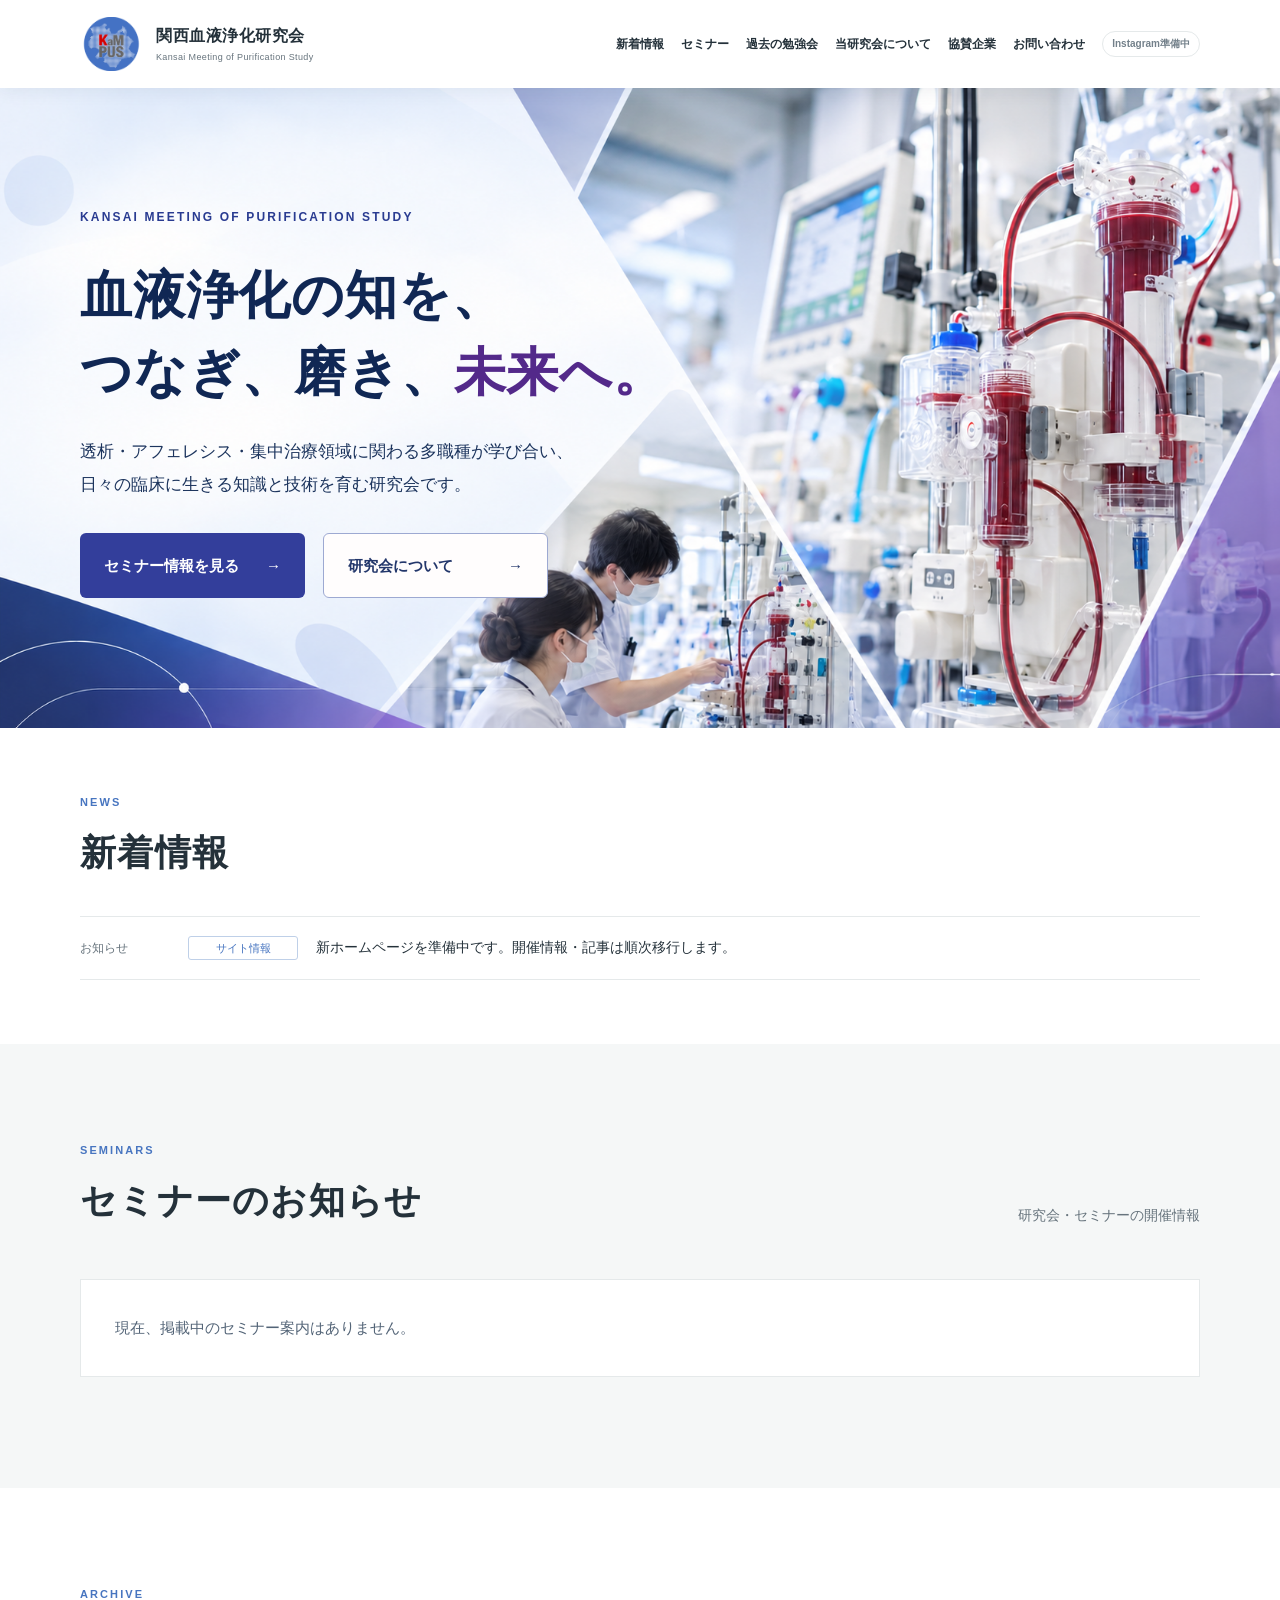
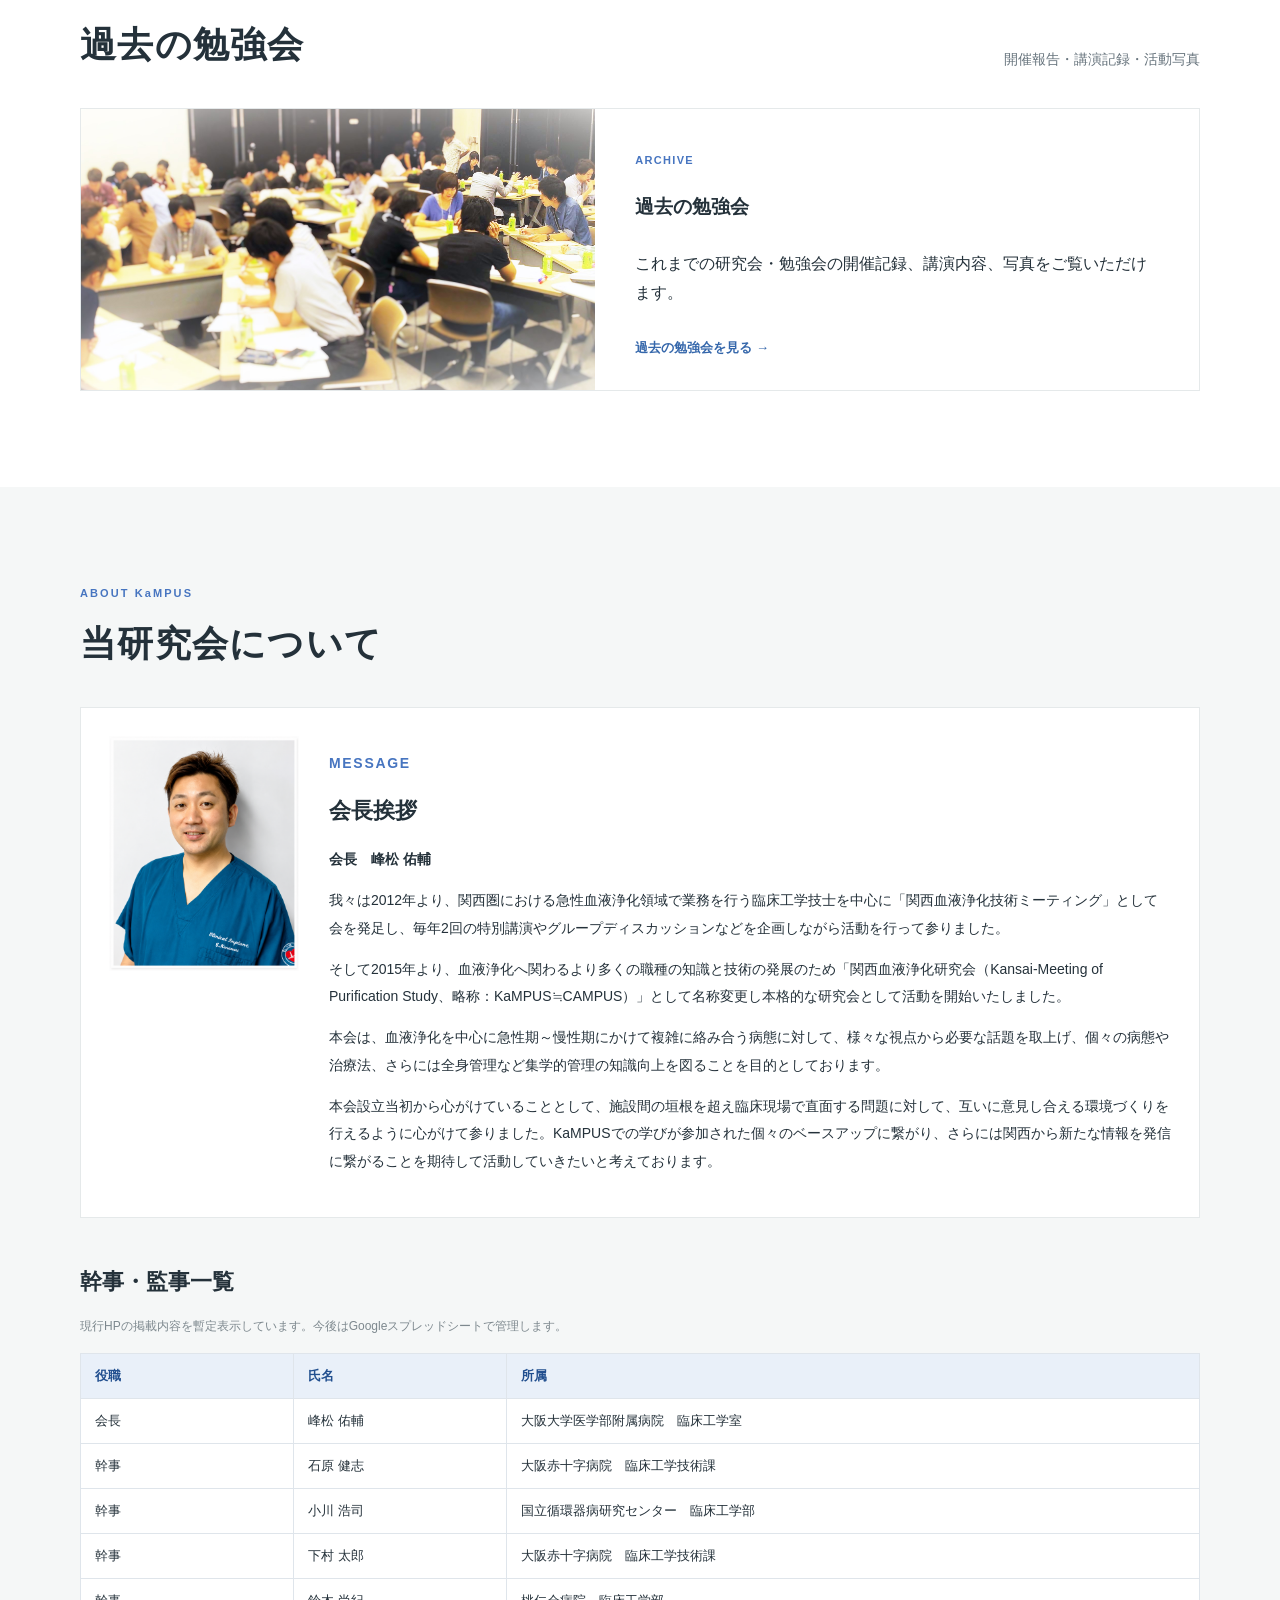
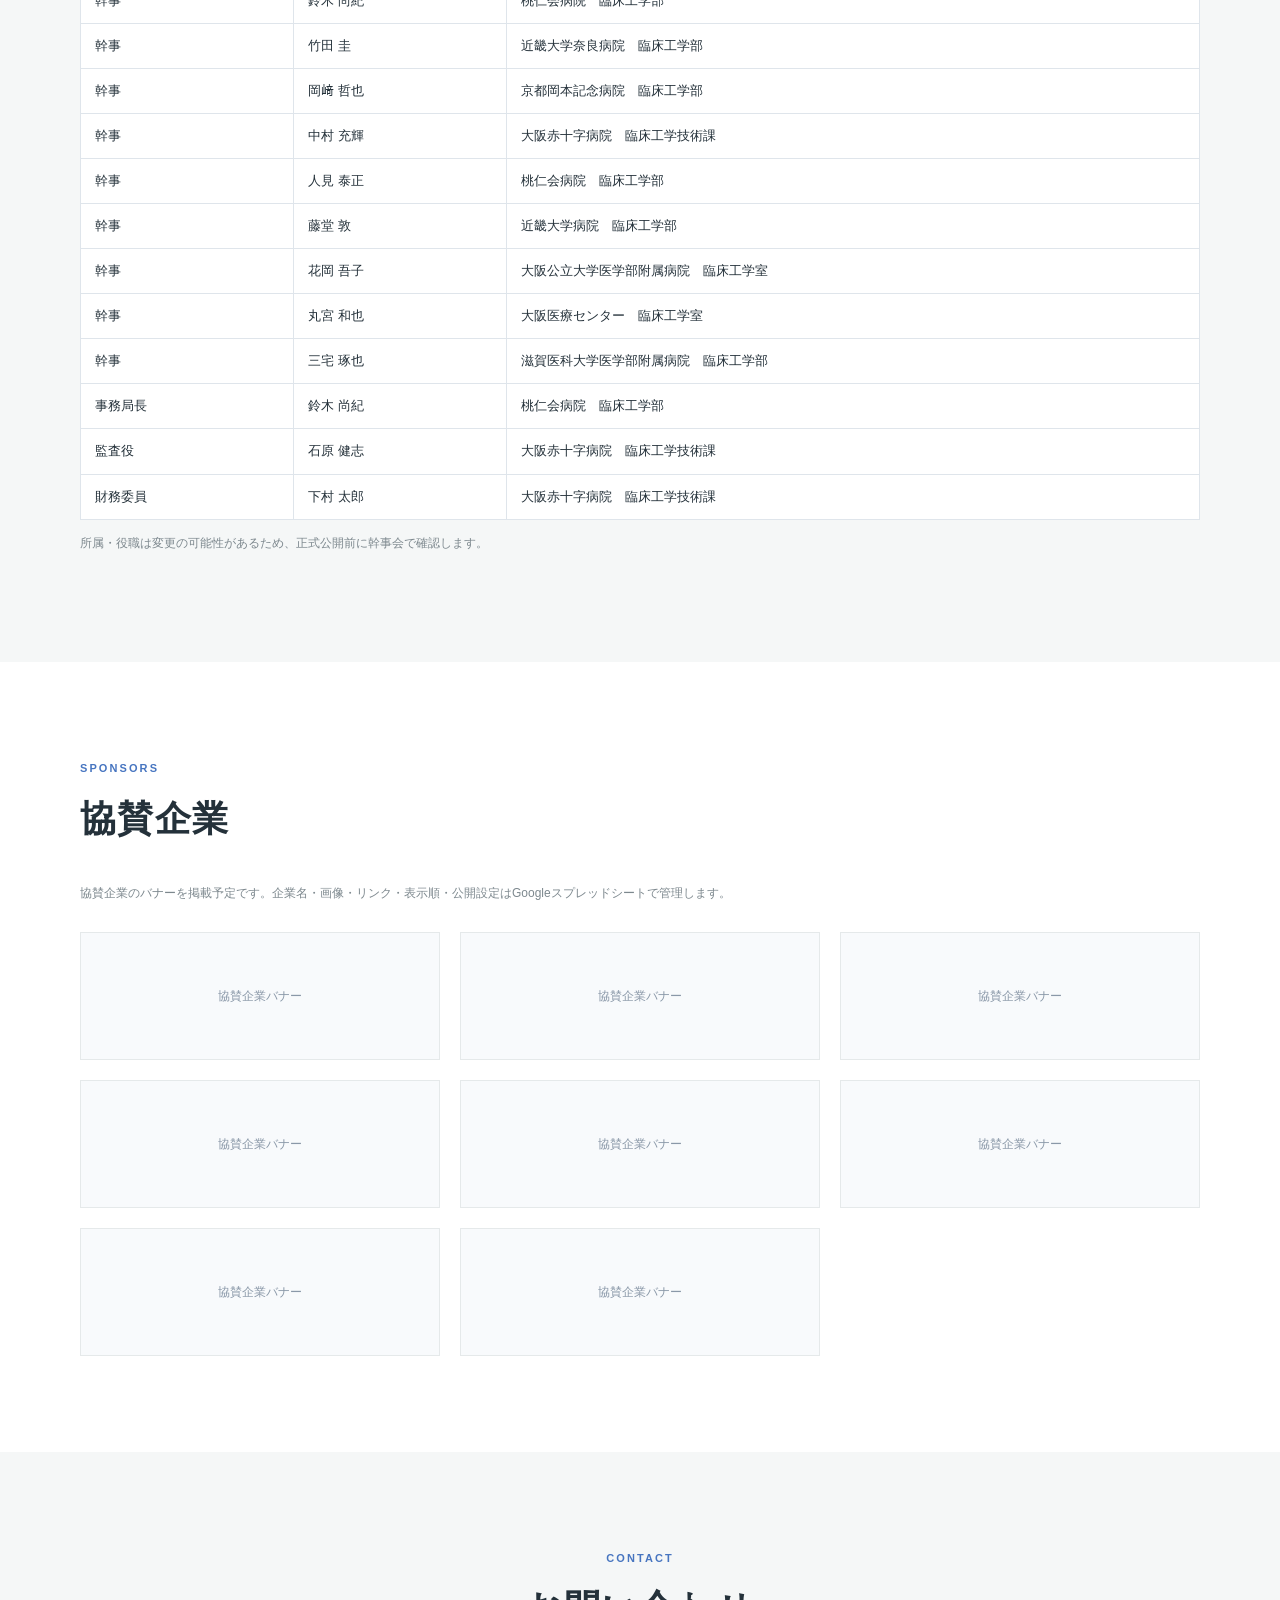
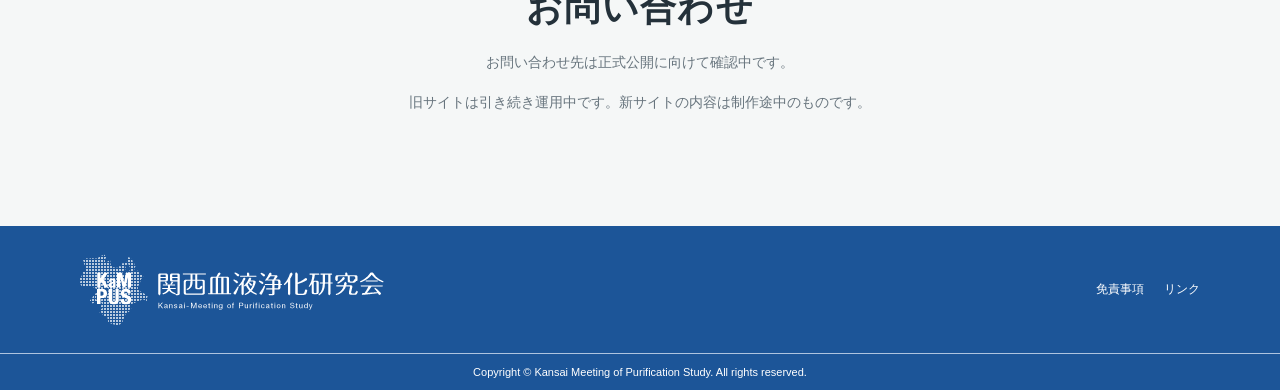
==== commit 7f0f85f1: "Use wider archive photography layout" ====
--- a/index.html
+++ b/index.html
@@ -1,5 +1,5 @@
 <!doctype html>
-<html lang="ja"><head><meta charset="utf-8"><meta name="viewport" content="width=device-width,initial-scale=1"><meta name="description" content="関西血液浄化研究会 KaMPUSの公式ウェブサイト。セミナー情報、過去の勉強会、研究会の活動を紹介します。"><title>関西血液浄化研究会 | KaMPUS</title><link rel="stylesheet" href="./archive-wide-20261015.css"></head>
+<html lang="ja"><head><meta charset="utf-8"><meta name="viewport" content="width=device-width,initial-scale=1"><meta name="description" content="関西血液浄化研究会 KaMPUSの公式ウェブサイト。セミナー情報、過去の勉強会、研究会の活動を紹介します。"><title>関西血液浄化研究会 | KaMPUS</title><link rel="stylesheet" href="./archive-wide-v2-20261015.css"></head>
 <body><a class="skip" href="#main">本文へ移動</a>
 <header class="site-header"><div class="container header-inner"><a class="brand" href="#top" aria-label="関西血液浄化研究会 ホーム"><img class="brand-logo" src="./assets/images/common/kampus-logo-new.png" alt="KaMPUSロゴ" width="62" height="62"><span class="brand-name">関西血液浄化研究会<small>Kansai Meeting of Purification Study</small></span></a><button class="menu-button" id="menuButton" aria-expanded="false" aria-controls="siteNav" type="button">メニュー <span aria-hidden="true">☰</span></button><nav id="siteNav" class="site-nav" aria-label="メインメニュー"><a href="#news">新着情報</a><a href="#events">セミナー</a><a href="#archive">過去の勉強会</a><a href="#about">当研究会について</a><a href="#sponsors">協賛企業</a><a href="#contact">お問い合わせ</a><span class="social-pending" title="公式Instagramは準備中">Instagram準備中</span></nav></div></header>
 <main id="main">
--- a/archive-wide-v2-20261015.css
+++ b/archive-wide-v2-20261015.css
@@ -0,0 +1,117 @@
+:root{--ink:#24313a;--muted:#67747d;--red:#b72229;--line:#e5e9ea;--soft:#f5f7f7;--max:1120px}*{box-sizing:border-box}html{scroll-behavior:smooth;scroll-padding-top:90px}body{margin:0;color:var(--ink);font-family:"Noto Sans JP","Hiragino Kaku Gothic ProN","Yu Gothic",sans-serif;line-height:1.85;background:#fff}a{color:inherit;text-decoration:none}button{font:inherit}.container{width:min(calc(100% - 48px),var(--max));margin-inline:auto}.skip{position:absolute;left:-9999px}.skip:focus{left:10px;top:10px;z-index:100;background:#fff;padding:8px}.site-header{position:sticky;top:0;z-index:20;background:#fff;box-shadow:0 2px 18px #182c3812}.header-inner{height:88px;display:flex;align-items:center;justify-content:space-between;gap:20px}.brand{display:flex;align-items:center;gap:14px}.brand-mark{font-size:24px;font-weight:900;letter-spacing:-.085em;color:#bf151d;line-height:1}.brand-mark span{color:#878b90}.brand-name{font-size:16px;font-weight:700;letter-spacing:.035em;line-height:1.35}.brand-name small{display:block;font-size:9px;font-weight:500;color:var(--muted);letter-spacing:.04em;margin-top:4px}.site-nav{display:flex;gap:26px;align-items:center;font-size:13px;font-weight:650}.site-nav a:hover{color:var(--red)}.menu-button{display:none}.hero{position:relative;min-height:530px;display:flex;align-items:center;overflow:hidden;background:#3a4a50}.hero-photo,.hero-overlay{position:absolute;inset:0}.hero-photo{background-image:url('./assets/images/hero/hero-workshop.jpg');background-position:center 47%;background-size:cover}.hero-overlay{background:linear-gradient(90deg,rgba(23,38,44,.9) 0%,rgba(23,38,44,.7) 42%,rgba(23,38,44,.2) 100%)}.hero-content{position:relative;color:#fff;padding:74px 0 82px}.eyebrow{color:var(--red);font-size:11px;letter-spacing:.19em;font-weight:800;margin:0 0 22px}.eyebrow.light{color:#e6d8d9}.hero h1{font-size:clamp(32px,4vw,52px);line-height:1.55;letter-spacing:.045em;margin:0 0 22px}.hero p:not(.eyebrow){font-size:15px;line-height:2.1}.button{display:inline-flex;align-items:center;justify-content:space-between;gap:42px;margin-top:24px;padding:13px 24px;font-size:13px;font-weight:700;border-radius:3px}.button.white{background:white;color:var(--ink)}.section{padding:96px 0}.muted{background:var(--soft)}.intro-grid{display:grid;grid-template-columns:1fr 1fr;gap:85px;align-items:center}.section h2{font-size:clamp(25px,3vw,36px);line-height:1.55;letter-spacing:.035em;margin:0}.intro-grid p:not(.eyebrow){color:#52616b;font-size:15px}.section-heading{display:flex;justify-content:space-between;align-items:end;gap:30px;margin-bottom:35px}.section-heading .eyebrow{margin-bottom:13px}.section-heading>p{color:var(--muted);font-size:14px;margin:0}.notice{padding:27px 30px;display:flex;gap:22px;align-items:start;background:white;border-left:3px solid var(--red)}.notice h3{font-size:17px;margin:0 0 5px}.notice p{font-size:14px;color:var(--muted);margin:0}.notice-tag{font-size:11px;font-weight:700;color:var(--red);border:1px solid #dfb6b9;padding:3px 10px;white-space:nowrap}.small-note{font-size:12px;color:#7d888e}.activity-grid{display:grid;grid-template-columns:1fr 1fr;gap:26px}.activity-card{border:1px solid var(--line);background:#fff;overflow:hidden}.activity-photo{height:260px;background-size:cover;background-position:center;background-color:#e2e6e7}.activity-photo.workshop{background-image:url('./assets/images/gallery/workshop-overview.jpg')}.activity-photo.session{background-image:url('./assets/images/hero/hero-workshop.jpg')}.activity-body{padding:25px 28px 30px}.activity-type{font-size:10px;color:var(--red);font-weight:800;letter-spacing:.15em}.activity-body h3{font-size:19px;margin:8px 0}.activity-body p:last-child{font-size:13px;color:var(--muted);margin:0}.archive-placeholder{margin-top:28px;padding:22px;border:1px dashed #bbc7cd;text-align:center;font-size:13px;color:var(--muted)}.contact-inner{text-align:center}.contact-inner .eyebrow{margin-bottom:12px}.contact-inner>p:not(.eyebrow){font-size:14px;color:var(--muted)}.site-footer{padding:29px 0;background:#24313a;color:#fff}.footer-inner{display:flex;justify-content:space-between;align-items:center;gap:15px}.footer-inner div{display:flex;align-items:center;gap:12px}.footer-inner strong{font-size:21px;letter-spacing:-.04em}.footer-inner span,.footer-inner small{font-size:11px;color:#d3dcdf}.mobile-only{display:none}@media(max-width:760px){.container{width:min(calc(100% - 36px),var(--max))}.header-inner{height:70px}.brand-name{font-size:13px}.brand-name small{font-size:8px}.brand-mark{font-size:21px}.menu-button{display:inline-flex;align-items:center;gap:7px;padding:6px 9px;background:white;border:1px solid var(--line);font-size:12px}.site-nav{display:none;position:absolute;top:70px;left:0;right:0;background:white;box-shadow:0 10px 20px #0001;flex-direction:column;align-items:stretch;gap:0;padding:12px 22px}.site-nav.open{display:flex}.site-nav a{padding:12px 0;border-bottom:1px solid var(--line)}.hero{min-height:470px}.hero-overlay{background:linear-gradient(90deg,rgba(23,38,44,.85),rgba(23,38,44,.37))}.hero-content{padding:63px 0}.hero h1{font-size:33px}.hero p:not(.eyebrow){font-size:13px}.mobile-only{display:initial}.section{padding:68px 0}.intro-grid{grid-template-columns:1fr;gap:24px}.section-heading{display:block}.section-heading>p{margin-top:16px}.activity-grid{grid-template-columns:1fr;gap:22px}.activity-photo{height:215px}.notice{padding:20px;gap:13px;flex-direction:column}.footer-inner{align-items:start;flex-direction:column;gap:5px}}
+/* Official logo */
+.brand-logo{display:block;width:108px;height:58px;object-fit:contain;flex-shrink:0}
+@media(max-width:760px){.brand-logo{width:82px;height:49px}.brand{gap:8px}}
+
+/* KaMPUS structure v2: blue brand, sections and card navigation */
+:root{--red:#c51925;--blue:#4775c0}
+.brand-logo{width:62px;height:62px;object-fit:contain}
+.site-nav{gap:17px;font-size:12px}
+.social-pending{border:1px solid var(--line);border-radius:99px;padding:3px 9px;color:#73808a;font-size:10px;white-space:nowrap}
+.eyebrow{color:var(--blue)}
+.hero{background-color:#253f66}
+.hero-overlay{background:linear-gradient(90deg,rgba(24,42,69,.9),rgba(24,42,69,.52) 60%,rgba(24,42,69,.14))}
+.section.compact{padding-top:64px;padding-bottom:64px}
+.news-list{border-top:1px solid var(--line)}
+.news-row{display:grid;grid-template-columns:90px 110px 1fr;gap:18px;border-bottom:1px solid var(--line);padding:18px 0;font-size:14px;align-items:center}
+.news-date{color:var(--muted);font-size:12px}
+.news-category{color:var(--blue);border:1px solid #bfd0e8;border-radius:3px;font-size:11px;text-align:center;padding:1px 6px}
+.section-cards{display:grid;grid-template-columns:repeat(2,minmax(0,1fr));gap:24px}
+.feature-card{background:#fff;border:1px solid var(--line);padding:32px;min-height:220px}
+.card-kicker,.activity-type{color:var(--blue);font-size:11px;font-weight:800;letter-spacing:.12em}
+.feature-card h3{font-size:21px;margin:10px 0}
+.feature-card p{font-size:14px;color:#586773}
+.text-link{display:inline-block;color:#3567ab;font-size:13px;font-weight:700;margin-top:10px}
+.status-note{display:inline-block;font-size:11px;color:#65717b;background:#f0f3f6;padding:4px 10px;margin-top:10px}
+.activity-card{display:block;transition:transform .15s,box-shadow .15s}
+.activity-card:hover{transform:translateY(-3px);box-shadow:0 12px 30px #1a34531a}
+@media(max-width:1050px){.site-nav{gap:9px;font-size:11px}.brand-name{font-size:13px}}
+@media(max-width:900px){.header-inner{height:70px}.menu-button{display:inline-flex;align-items:center;gap:7px;padding:6px 9px;background:#fff;border:1px solid var(--line);font-size:12px}.site-nav{display:none;position:absolute;top:70px;left:0;right:0;background:#fff;box-shadow:0 10px 20px #0001;flex-direction:column;align-items:stretch;gap:0;padding:12px 22px}.site-nav.open{display:flex}.site-nav a{padding:10px 0;border-bottom:1px solid var(--line)}.social-pending{align-self:flex-start;margin-top:10px}}
+@media(max-width:760px){.brand-logo{width:50px;height:50px}.news-row{grid-template-columns:1fr;gap:5px}.news-category{justify-self:start}.section-cards{grid-template-columns:1fr}.feature-card{padding:23px;min-height:unset}}
+
+/* KaMPUS structural update: archival card, governance and sponsors */
+.archive-single{display:grid;grid-template-columns:42% 1fr;max-width:850px}
+.archive-single .activity-photo{height:auto;min-height:280px}
+.chair-greeting{display:grid;grid-template-columns:190px 1fr;gap:30px;align-items:start;background:#fff;padding:28px;border:1px solid var(--line)}
+.chair-greeting h3,.member-title h3{font-size:22px;margin:0 0 9px}
+.chair-greeting p{font-size:14px;line-height:1.95}
+.chair-name{font-weight:700}
+.chair-portrait{min-height:210px;background:#e6edf4;border:1px solid #cbd8e7;display:grid;place-items:center;color:#607186;text-align:center;font-size:13px}
+.member-title{margin:44px 0 16px}
+.member-table-wrap{overflow-x:auto}
+.member-table{border-collapse:collapse;width:100%;background:#fff;font-size:13px}
+.member-table th,.member-table td{border:1px solid #dfe5eb;padding:10px 14px;text-align:left}
+.member-table th{background:#e9f0f9;color:#214f8f}
+.member-table td:first-child{white-space:nowrap;min-width:85px}
+.sponsor-grid{display:grid;grid-template-columns:repeat(4,minmax(0,1fr));gap:16px;margin-top:28px}
+.sponsor-placeholder{border:1px solid var(--line);background:#f8fafc;aspect-ratio:2.6;display:grid;place-items:center;font-size:12px;color:#8a98a8}
+.sponsor-link{border:1px solid var(--line);background:#fff;display:flex;align-items:center;justify-content:center;min-height:100px;padding:13px}
+.sponsor-link img{display:block;max-width:100%;max-height:76px;object-fit:contain}
+.footer-main{width:min(calc(100% - 48px),var(--max));margin:auto;padding:28px 0;display:flex;align-items:center;justify-content:space-between;gap:20px}
+.footer-brand{display:flex;gap:13px;align-items:center}
+.footer-brand img{border-radius:50%;width:54px;height:54px}
+.footer-brand strong{display:block;font-size:17px}
+.footer-brand span{display:block;font-size:10px;color:#d6e5f7}
+.footer-links{display:flex;gap:20px;font-size:12px}
+.footer-links a:hover{text-decoration:underline}
+.site-footer{background:#1c5598;padding:0}
+.footer-bottom{border-top:1px solid #aec4df;text-align:center;font-size:11px;padding:8px 15px}
+@media(max-width:760px){.archive-single{grid-template-columns:1fr}.archive-single .activity-photo{height:230px;min-height:0}.chair-greeting{grid-template-columns:1fr}.chair-portrait{min-height:160px}.sponsor-grid{grid-template-columns:repeat(2,minmax(0,1fr))}.footer-main{width:calc(100% - 36px);flex-direction:column;align-items:start}.footer-brand strong{font-size:14px}}
+
+/* Portrait and supplied footer wordmark */
+.chair-portrait{display:block;min-height:0;background:transparent;border:0}
+.chair-portrait img{display:block;width:100%;height:auto;max-height:290px;object-fit:cover;object-position:top center}
+.footer-brand .footer-wordmark{display:block;width:min(370px,100%);height:auto;max-height:none;border-radius:0;object-fit:contain}
+@media(max-width:760px){.footer-brand .footer-wordmark{width:min(300px,100%)}.chair-portrait img{max-width:220px}}
+
+/* Sponsor banners: enlarged responsive layout (2026-10-15) */
+.sponsor-grid{grid-template-columns:repeat(3,minmax(0,1fr));gap:20px}
+.sponsor-link{min-height:128px;padding:14px}
+.sponsor-link img{max-width:100%;max-height:100px;object-fit:contain}
+.sponsor-placeholder{min-height:128px;aspect-ratio:auto}
+@media(max-width:760px){.sponsor-grid{grid-template-columns:repeat(2,minmax(0,1fr));gap:12px}.sponsor-link{min-height:104px;padding:10px}.sponsor-link img{max-height:84px}}
+
+/* Medical hero — photograph remains an image, words and buttons are real HTML */
+.hero.hero-medical{min-height:640px;background:#f3f6fc;color:#142c5a;isolation:isolate}
+.hero-medical .hero-photo{background-image:url('./assets/images/hero/kampus-hero-bg.png'),url('./assets/images/hero/hero-workshop.jpg');background-position:center center;background-size:cover;background-repeat:no-repeat}
+.hero-medical .hero-overlay{display:none}
+.hero-medical .hero-content{padding:88px 0 100px;color:#132b58}
+.hero-medical .eyebrow.light{color:#293b91;font-size:12px;letter-spacing:.18em;margin-bottom:28px}
+.hero-medical h1{font-size:clamp(38px,4.1vw,68px);line-height:1.47;letter-spacing:.015em;color:#102754;max-width:840px;margin:0 0 25px;font-weight:800}
+.hero-medical .hero-accent{color:#53298a}
+.hero-medical p.hero-lead{font-size:clamp(15px,1.33vw,20px);color:#1c345d;line-height:1.95;font-weight:550;max-width:770px;margin:0}
+.hero-actions{display:flex;gap:18px;flex-wrap:wrap;align-items:center;margin-top:32px}
+.hero-medical .hero-actions .button{margin:0;border-radius:6px;font-size:15px;min-width:225px;min-height:65px;padding:15px 24px;gap:22px}
+.hero-primary{background:#333e9b;color:#fff}
+.hero-secondary{background:#fffdfd;color:#23376b;border:1px solid #9da9d2}
+.hero-primary:hover{background:#222f7c}
+.hero-secondary:hover{background:#f3f5ff}
+@media(max-width:1050px){.hero.hero-medical{min-height:530px}.hero-medical .hero-content{padding:65px 0 75px}.hero-medical h1{font-size:clamp(34px,4.5vw,50px);max-width:620px}.hero-medical p.hero-lead{max-width:560px;font-size:15px}}
+@media(max-width:760px){.hero.hero-medical{min-height:0}.hero-medical .hero-photo{background-position:61% center}.hero-medical .hero-content{padding:55px 0 64px}.hero-medical .hero-content:before{content:"";position:absolute;inset:0 -18px;background:linear-gradient(90deg,rgba(247,249,255,.95) 0%,rgba(247,249,255,.88) 64%,rgba(247,249,255,.58) 100%);z-index:-1}.hero-medical .eyebrow.light{font-size:9px;letter-spacing:.08em;margin-bottom:20px}.hero-medical h1{font-size:clamp(31px,7.2vw,45px);line-height:1.45;max-width:100%;margin-bottom:20px}.hero-medical p.hero-lead{font-size:13px;line-height:1.9}.hero-desktop-break{display:none}.hero-actions{gap:10px;margin-top:28px}.hero-medical .hero-actions .button{min-width:0;min-height:50px;font-size:12px;padding:11px 13px;flex:1;gap:6px}}
+
+/* Full-width horizontal seminar cards */
+.seminar-list{display:flex;flex-direction:column;gap:26px}
+.seminar-card{background:#fff;border:1px solid var(--line);display:grid;grid-template-columns:minmax(270px,38%) minmax(0,1fr);overflow:hidden}
+.seminar-media{background:#edf2f7;display:flex;align-items:center;justify-content:center;min-height:290px}
+.seminar-media img{display:block;width:100%;height:100%;max-height:480px;object-fit:contain}
+.seminar-media-placeholder{color:#78889a;text-align:center;font-size:13px;line-height:1.9;padding:24px}
+.seminar-body{padding:34px 38px}
+.seminar-body h3{font-size:clamp(21px,2vw,27px);line-height:1.5;margin:8px 0 20px}
+.seminar-fields{display:grid;grid-template-columns:95px 1fr;gap:9px 17px;font-size:14px;line-height:1.8;margin:0}
+.seminar-fields dt{color:#60728a;font-weight:700}
+.seminar-fields dd{margin:0;white-space:pre-wrap;overflow-wrap:anywhere}
+.seminar-links{display:flex;flex-wrap:wrap;gap:12px;margin-top:23px}
+.seminar-links a{display:inline-block;background:#33469b;color:#fff;border-radius:4px;padding:10px 17px;font-weight:700;font-size:13px}
+.seminar-links a.secondary{background:#fff;border:1px solid #9da9d2;color:#263c73}
+.seminar-empty{padding:34px;border:1px solid var(--line);background:#fff;color:#536477;font-size:15px}
+@media(max-width:800px){.seminar-card{grid-template-columns:1fr}.seminar-media{min-height:210px}.seminar-media img{max-height:380px}.seminar-body{padding:24px}.seminar-fields{grid-template-columns:85px 1fr;gap:7px 12px;font-size:13px}}
+
+/* Full-width archive feature: match seminar card proportions */
+.archive-single{width:100%;max-width:none;grid-template-columns:minmax(270px,38%) minmax(0,1fr);overflow:hidden;border:1px solid var(--line);background:#fff}
+.archive-single .activity-photo{height:100%;min-height:295px;background-position:center center;background-size:cover;aspect-ratio:auto}
+.archive-single .activity-body{display:flex;flex-direction:column;align-items:flex-start;justify-content:center;padding:34px 38px}
+.archive-single .activity-body .text-link{margin-top:12px}
+@media(max-width:800px){.archive-single{grid-template-columns:1fr}.archive-single .activity-photo{height:auto;min-height:0;aspect-ratio:16/9}.archive-single .activity-body{padding:24px}}
+
+/* Wider panoramic archive photo */
+@media(min-width:801px){.archive-single{grid-template-columns:46% minmax(0,1fr)}.archive-single .activity-photo{min-height:260px}.archive-single .activity-body{padding:30px 40px}}
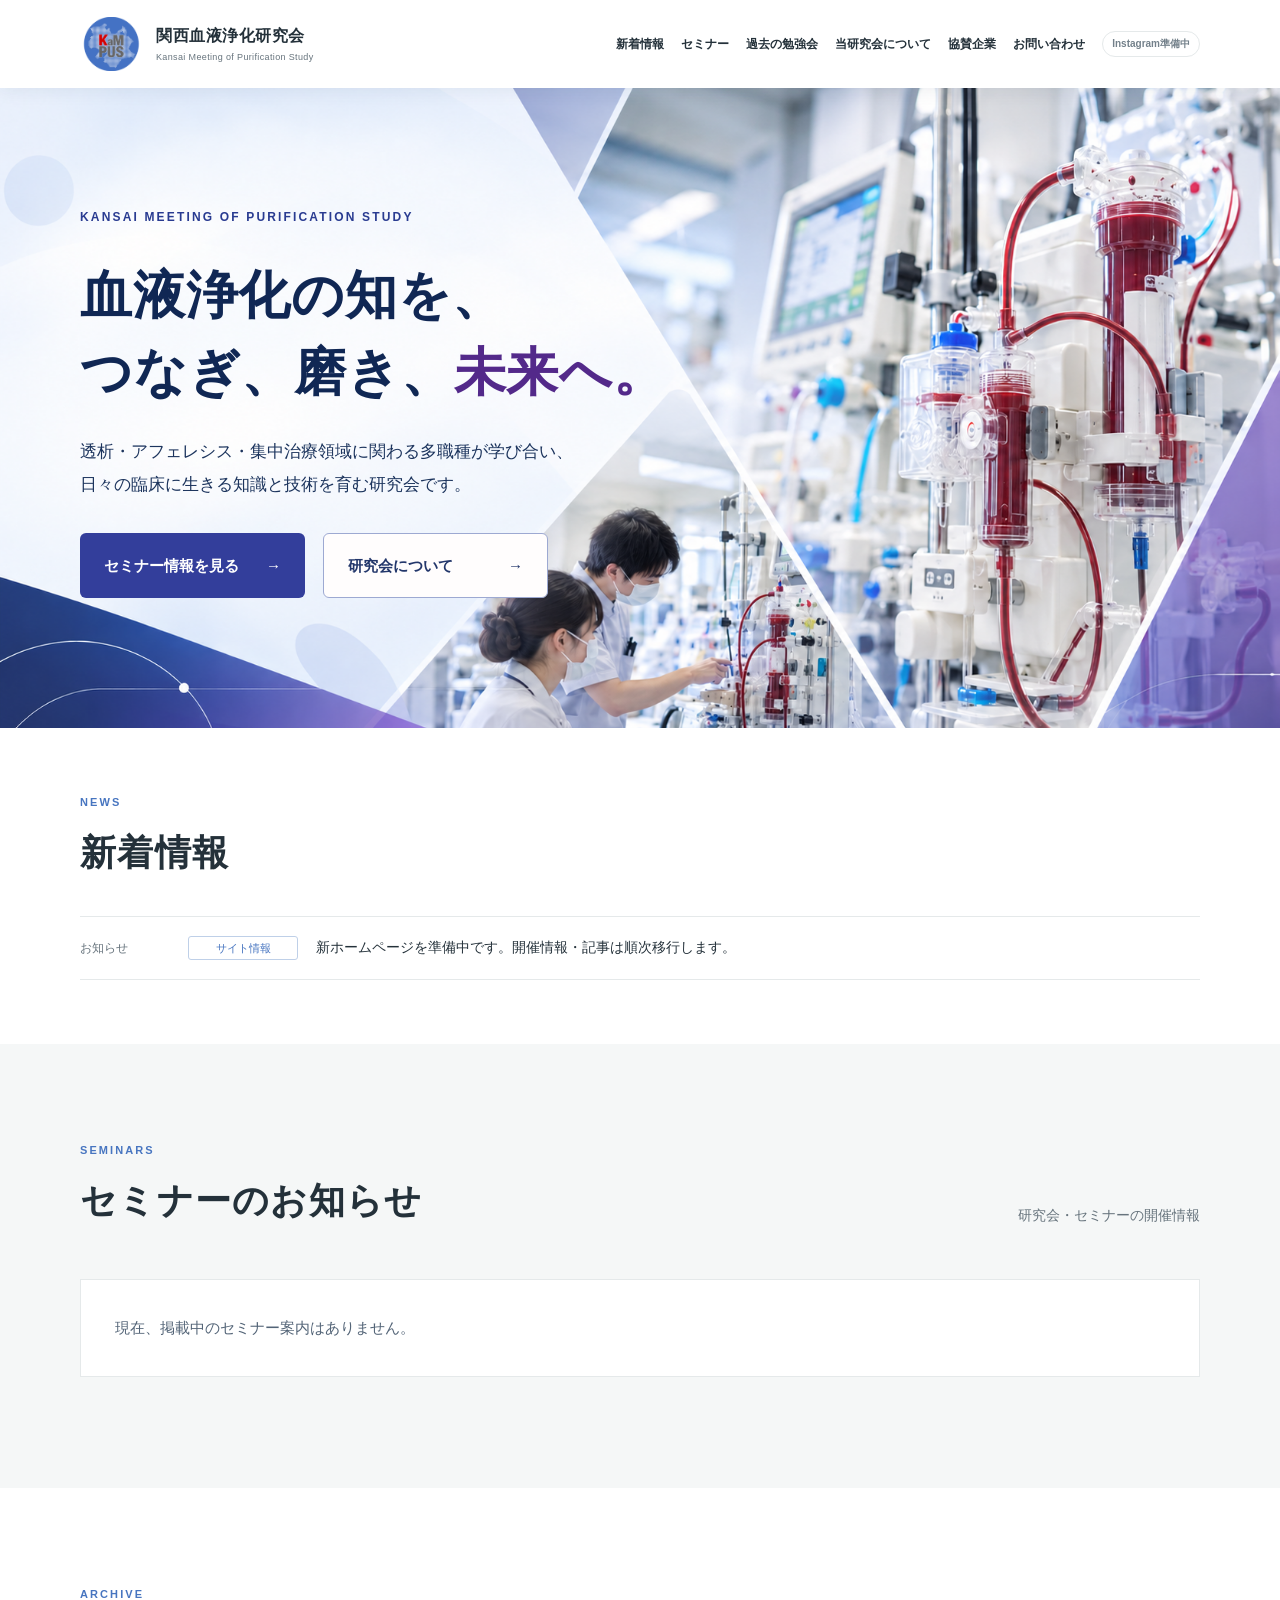
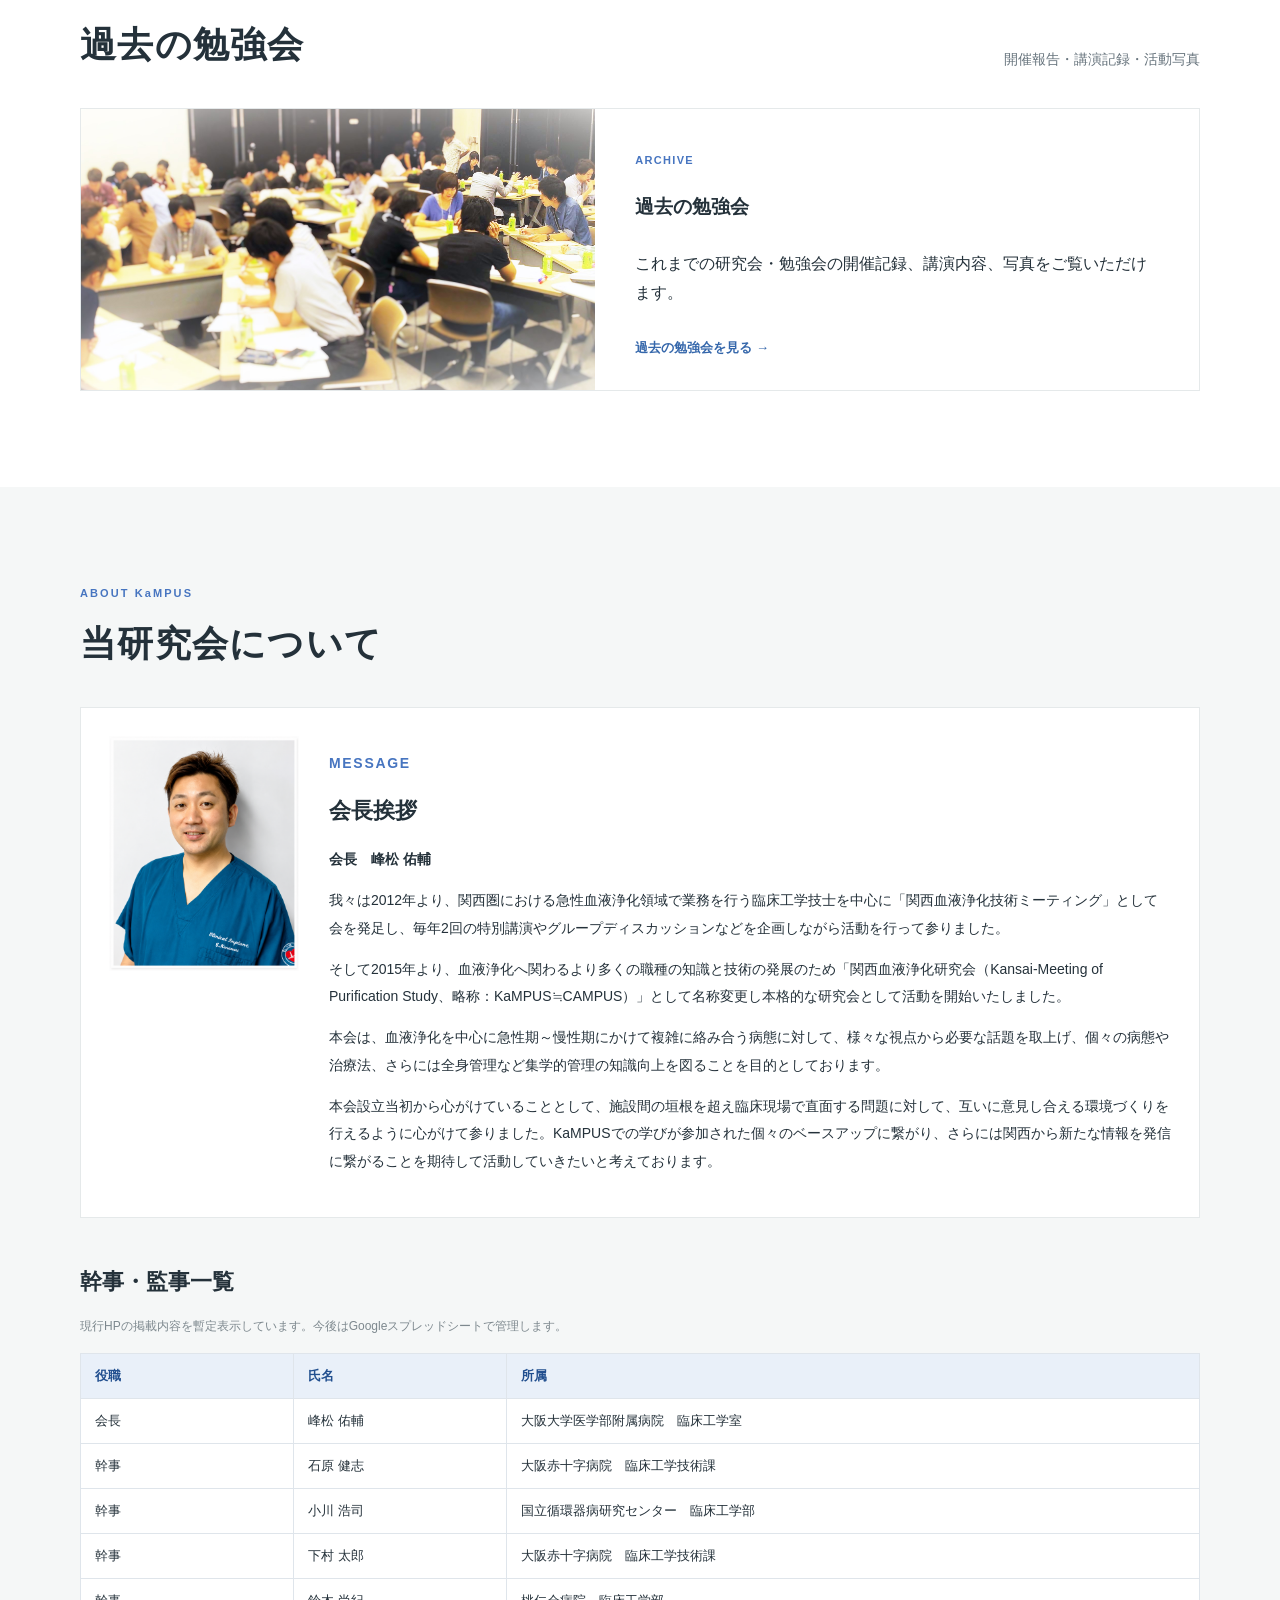
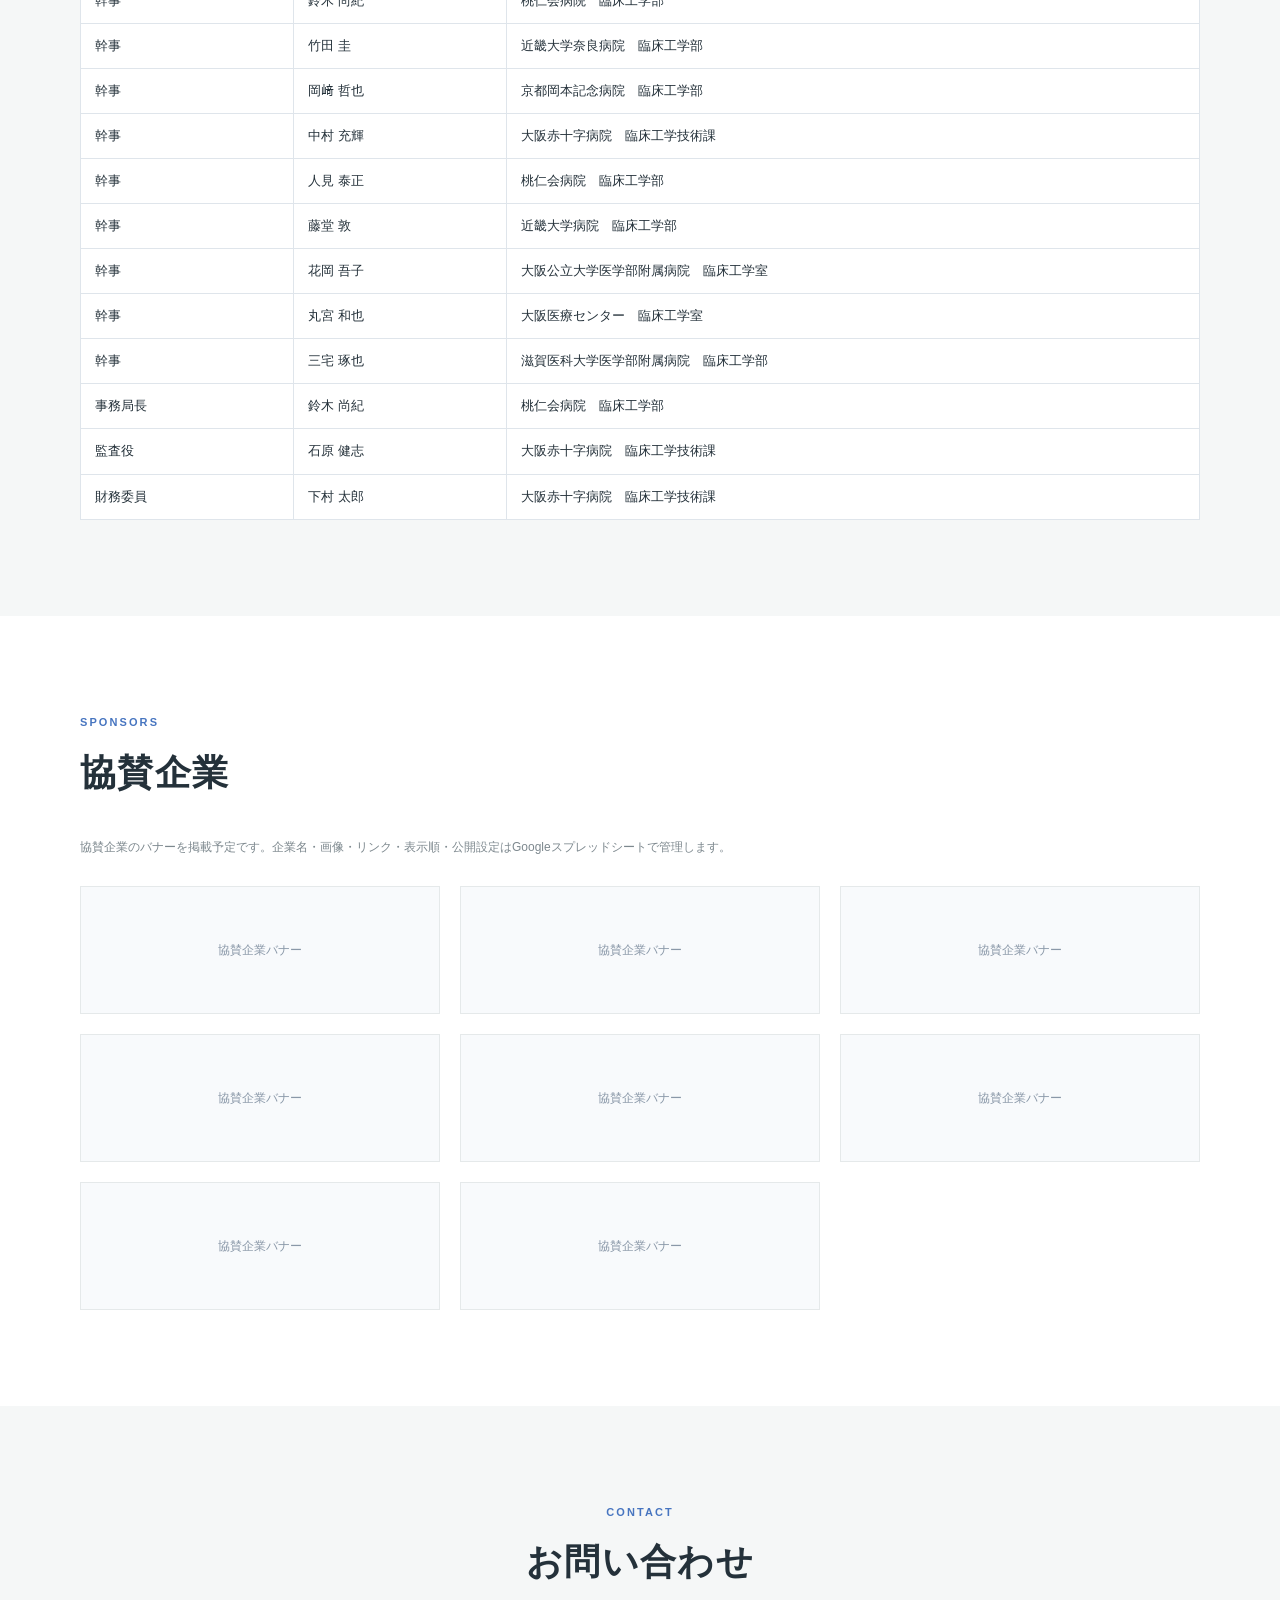
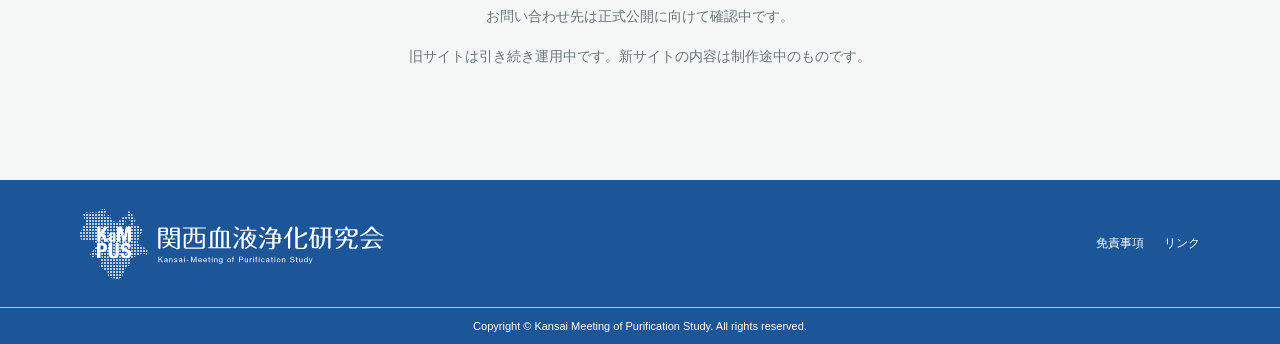
==== commit 7043a6df: "Remove prepublication committee roster note" ====
--- a/index.html
+++ b/index.html
@@ -1,7 +1,7 @@
 <!doctype html>
-<html lang="ja"><head><meta charset="utf-8"><meta name="viewport" content="width=device-width,initial-scale=1"><meta name="description" content="関西血液浄化研究会 KaMPUSの公式ウェブサイト。セミナー情報、過去の勉強会、研究会の活動を紹介します。"><title>関西血液浄化研究会 | KaMPUS</title><link rel="stylesheet" href="./archive-wide-v2-20261015.css"></head>
+<html lang="ja"><head><meta charset="utf-8"><meta name="viewport" content="width=device-width,initial-scale=1"><meta name="description" content="関西血液浄化研究会 KaMPUSの公式ウェブサイト。セミナー情報、過去の勉強会、研究会の活動を紹介します。"><title>関西血液浄化研究会 | KaMPUS</title><link rel="stylesheet" href="./archive-wide-v3-20261016.css"></head>
 <body><a class="skip" href="#main">本文へ移動</a>
-<header class="site-header"><div class="container header-inner"><a class="brand" href="#top" aria-label="関西血液浄化研究会 ホーム"><img class="brand-logo" src="./assets/images/common/kampus-logo-new.png" alt="KaMPUSロゴ" width="62" height="62"><span class="brand-name">関西血液浄化研究会<small>Kansai Meeting of Purification Study</small></span></a><button class="menu-button" id="menuButton" aria-expanded="false" aria-controls="siteNav" type="button">メニュー <span aria-hidden="true">☰</span></button><nav id="siteNav" class="site-nav" aria-label="メインメニュー"><a href="#news">新着情報</a><a href="#events">セミナー</a><a href="#archive">過去の勉強会</a><a href="#about">当研究会について</a><a href="#sponsors">協賛企業</a><a href="#contact">お問い合わせ</a><span class="social-pending" title="公式Instagramは準備中">Instagram準備中</span></nav></div></header>
+<header class="site-header"><div class="container header-inner"><a class="brand" href="#top" aria-label="関西血液浄化研究会 ホーム"><img class="brand-logo" src="./assets/images/common/kampus-logo-new.png" alt="KaMPUSロゴ" width="62" height="62"><span class="brand-name">関西血液浄化研究会<small>Kansai Meeting of Purification Study</small></span></a><button class="menu-button" id="menuButton" aria-expanded="false" aria-controls="siteNav" type="button">メニュー <span aria-hidden="true">☰</span></button><nav id="siteNav" class="site-nav" aria-label="メインメニュー"><a href="#news">新着情報</a><a href="#events">セミナー</a><a href="./archive.html">過去の勉強会</a><a href="#about">当研究会について</a><a href="#sponsors">協賛企業</a><a href="#contact">お問い合わせ</a><span class="social-pending" title="公式Instagramは準備中">Instagram準備中</span></nav></div></header>
 <main id="main">
 <section class="hero hero-medical" id="top"><div class="hero-photo" role="img" aria-label="血液浄化装置と医療スタッフを描いたメインビジュアル"></div><div class="container hero-content"><p class="eyebrow light">KANSAI MEETING OF PURIFICATION STUDY</p><h1>血液浄化の知を、<br>つなぎ、磨き、<span class="hero-accent">未来へ。</span></h1><p class="hero-lead">透析・アフェレシス・集中治療領域に関わる多職種が学び合い、<br class="hero-desktop-break">日々の臨床に生きる知識と技術を育む研究会です。</p><div class="hero-actions"><a class="button hero-primary" href="#events">セミナー情報を見る <span aria-hidden="true">→</span></a><a class="button hero-secondary" href="#about">研究会について <span aria-hidden="true">→</span></a></div></div></section>
 <section class="news-section section compact" id="news"><div class="container"><div class="section-heading"><div><p class="eyebrow">NEWS</p><h2>新着情報</h2></div></div><div class="news-list"><div class="news-row"><span class="news-date">お知らせ</span><span class="news-category">サイト情報</span><span>新ホームページを準備中です。開催情報・記事は順次移行します。</span></div></div></div></section>
@@ -11,7 +11,7 @@
 <p>我々は2012年より、関西圏における急性血液浄化領域で業務を行う臨床工学技士を中心に「関西血液浄化技術ミーティング」として会を発足し、毎年2回の特別講演やグループディスカッションなどを企画しながら活動を行って参りました。</p>
 <p>そして2015年より、血液浄化へ関わるより多くの職種の知識と技術の発展のため「関西血液浄化研究会（Kansai-Meeting of Purification Study、略称：KaMPUS≒CAMPUS）」として名称変更し本格的な研究会として活動を開始いたしました。</p>
 <p>本会は、血液浄化を中心に急性期～慢性期にかけて複雑に絡み合う病態に対して、様々な視点から必要な話題を取上げ、個々の病態や治療法、さらには全身管理など集学的管理の知識向上を図ることを目的としております。</p>
-<p>本会設立当初から心がけていることとして、施設間の垣根を超え臨床現場で直面する問題に対して、互いに意見し合える環境づくりを行えるように心がけて参りました。KaMPUSでの学びが参加された個々のベースアップに繋がり、さらには関西から新たな情報を発信に繋がることを期待して活動していきたいと考えております。</p></div></div><div class="member-title"><h3>幹事・監事一覧</h3><p class="small-note">現行HPの掲載内容を暫定表示しています。今後はGoogleスプレッドシートで管理します。</p></div><div class="member-table-wrap"><table class="member-table"><thead><tr><th>役職</th><th>氏名</th><th>所属</th></tr></thead><tbody id="membersBody"><tr><td colspan="3">名簿を読み込んでいます。</td></tr></tbody></table></div><p class="small-note">所属・役職は変更の可能性があるため、正式公開前に幹事会で確認します。</p></div></section>
+<p>本会設立当初から心がけていることとして、施設間の垣根を超え臨床現場で直面する問題に対して、互いに意見し合える環境づくりを行えるように心がけて参りました。KaMPUSでの学びが参加された個々のベースアップに繋がり、さらには関西から新たな情報を発信に繋がることを期待して活動していきたいと考えております。</p></div></div><div class="member-title"><h3>幹事・監事一覧</h3><p class="small-note">現行HPの掲載内容を暫定表示しています。今後はGoogleスプレッドシートで管理します。</p></div><div class="member-table-wrap"><table class="member-table"><thead><tr><th>役職</th><th>氏名</th><th>所属</th></tr></thead><tbody id="membersBody"><tr><td colspan="3">名簿を読み込んでいます。</td></tr></tbody></table></div></div></section>
 <section class="section sponsors-section" id="sponsors"><div class="container"><div class="section-heading"><div><p class="eyebrow">SPONSORS</p><h2>協賛企業</h2></div></div><p class="small-note">協賛企業のバナーを掲載予定です。企業名・画像・リンク・表示順・公開設定はGoogleスプレッドシートで管理します。</p><div class="sponsor-grid" id="sponsorGrid"><p class="small-note">協賛企業の登録準備中です。</p></div></div></section>
 <section class="section muted" id="contact"><div class="container contact-inner"><p class="eyebrow">CONTACT</p><h2>お問い合わせ</h2><p>お問い合わせ先は正式公開に向けて確認中です。</p><p class="small-note">旧サイトは引き続き運用中です。新サイトの内容は制作途中のものです。</p></div></section>
 </main><footer class="site-footer"><div class="container footer-main"><div class="footer-brand"><img class="footer-wordmark" src="./assets/images/common/footLogo.png" alt="関西血液浄化研究会 Kansai Meeting of Purification Study" width="370" height="86"></div><nav class="footer-links" aria-label="フッターメニュー"><a href="./disclaimer.html">免責事項</a><a href="./links.html">リンク</a></nav></div><div class="footer-bottom">Copyright © Kansai Meeting of Purification Study. All rights reserved.</div></footer><script src="./script.js?v=20261015-auto-card" defer></script></body></html>
--- a/archive-wide-v3-20261016.css
+++ b/archive-wide-v3-20261016.css
@@ -0,0 +1,120 @@
+:root{--ink:#24313a;--muted:#67747d;--red:#b72229;--line:#e5e9ea;--soft:#f5f7f7;--max:1120px}*{box-sizing:border-box}html{scroll-behavior:smooth;scroll-padding-top:90px}body{margin:0;color:var(--ink);font-family:"Noto Sans JP","Hiragino Kaku Gothic ProN","Yu Gothic",sans-serif;line-height:1.85;background:#fff}a{color:inherit;text-decoration:none}button{font:inherit}.container{width:min(calc(100% - 48px),var(--max));margin-inline:auto}.skip{position:absolute;left:-9999px}.skip:focus{left:10px;top:10px;z-index:100;background:#fff;padding:8px}.site-header{position:sticky;top:0;z-index:20;background:#fff;box-shadow:0 2px 18px #182c3812}.header-inner{height:88px;display:flex;align-items:center;justify-content:space-between;gap:20px}.brand{display:flex;align-items:center;gap:14px}.brand-mark{font-size:24px;font-weight:900;letter-spacing:-.085em;color:#bf151d;line-height:1}.brand-mark span{color:#878b90}.brand-name{font-size:16px;font-weight:700;letter-spacing:.035em;line-height:1.35}.brand-name small{display:block;font-size:9px;font-weight:500;color:var(--muted);letter-spacing:.04em;margin-top:4px}.site-nav{display:flex;gap:26px;align-items:center;font-size:13px;font-weight:650}.site-nav a:hover{color:var(--red)}.menu-button{display:none}.hero{position:relative;min-height:530px;display:flex;align-items:center;overflow:hidden;background:#3a4a50}.hero-photo,.hero-overlay{position:absolute;inset:0}.hero-photo{background-image:url('./assets/images/hero/hero-workshop.jpg');background-position:center 47%;background-size:cover}.hero-overlay{background:linear-gradient(90deg,rgba(23,38,44,.9) 0%,rgba(23,38,44,.7) 42%,rgba(23,38,44,.2) 100%)}.hero-content{position:relative;color:#fff;padding:74px 0 82px}.eyebrow{color:var(--red);font-size:11px;letter-spacing:.19em;font-weight:800;margin:0 0 22px}.eyebrow.light{color:#e6d8d9}.hero h1{font-size:clamp(32px,4vw,52px);line-height:1.55;letter-spacing:.045em;margin:0 0 22px}.hero p:not(.eyebrow){font-size:15px;line-height:2.1}.button{display:inline-flex;align-items:center;justify-content:space-between;gap:42px;margin-top:24px;padding:13px 24px;font-size:13px;font-weight:700;border-radius:3px}.button.white{background:white;color:var(--ink)}.section{padding:96px 0}.muted{background:var(--soft)}.intro-grid{display:grid;grid-template-columns:1fr 1fr;gap:85px;align-items:center}.section h2{font-size:clamp(25px,3vw,36px);line-height:1.55;letter-spacing:.035em;margin:0}.intro-grid p:not(.eyebrow){color:#52616b;font-size:15px}.section-heading{display:flex;justify-content:space-between;align-items:end;gap:30px;margin-bottom:35px}.section-heading .eyebrow{margin-bottom:13px}.section-heading>p{color:var(--muted);font-size:14px;margin:0}.notice{padding:27px 30px;display:flex;gap:22px;align-items:start;background:white;border-left:3px solid var(--red)}.notice h3{font-size:17px;margin:0 0 5px}.notice p{font-size:14px;color:var(--muted);margin:0}.notice-tag{font-size:11px;font-weight:700;color:var(--red);border:1px solid #dfb6b9;padding:3px 10px;white-space:nowrap}.small-note{font-size:12px;color:#7d888e}.activity-grid{display:grid;grid-template-columns:1fr 1fr;gap:26px}.activity-card{border:1px solid var(--line);background:#fff;overflow:hidden}.activity-photo{height:260px;background-size:cover;background-position:center;background-color:#e2e6e7}.activity-photo.workshop{background-image:url('./assets/images/gallery/workshop-overview.jpg')}.activity-photo.session{background-image:url('./assets/images/hero/hero-workshop.jpg')}.activity-body{padding:25px 28px 30px}.activity-type{font-size:10px;color:var(--red);font-weight:800;letter-spacing:.15em}.activity-body h3{font-size:19px;margin:8px 0}.activity-body p:last-child{font-size:13px;color:var(--muted);margin:0}.archive-placeholder{margin-top:28px;padding:22px;border:1px dashed #bbc7cd;text-align:center;font-size:13px;color:var(--muted)}.contact-inner{text-align:center}.contact-inner .eyebrow{margin-bottom:12px}.contact-inner>p:not(.eyebrow){font-size:14px;color:var(--muted)}.site-footer{padding:29px 0;background:#24313a;color:#fff}.footer-inner{display:flex;justify-content:space-between;align-items:center;gap:15px}.footer-inner div{display:flex;align-items:center;gap:12px}.footer-inner strong{font-size:21px;letter-spacing:-.04em}.footer-inner span,.footer-inner small{font-size:11px;color:#d3dcdf}.mobile-only{display:none}@media(max-width:760px){.container{width:min(calc(100% - 36px),var(--max))}.header-inner{height:70px}.brand-name{font-size:13px}.brand-name small{font-size:8px}.brand-mark{font-size:21px}.menu-button{display:inline-flex;align-items:center;gap:7px;padding:6px 9px;background:white;border:1px solid var(--line);font-size:12px}.site-nav{display:none;position:absolute;top:70px;left:0;right:0;background:white;box-shadow:0 10px 20px #0001;flex-direction:column;align-items:stretch;gap:0;padding:12px 22px}.site-nav.open{display:flex}.site-nav a{padding:12px 0;border-bottom:1px solid var(--line)}.hero{min-height:470px}.hero-overlay{background:linear-gradient(90deg,rgba(23,38,44,.85),rgba(23,38,44,.37))}.hero-content{padding:63px 0}.hero h1{font-size:33px}.hero p:not(.eyebrow){font-size:13px}.mobile-only{display:initial}.section{padding:68px 0}.intro-grid{grid-template-columns:1fr;gap:24px}.section-heading{display:block}.section-heading>p{margin-top:16px}.activity-grid{grid-template-columns:1fr;gap:22px}.activity-photo{height:215px}.notice{padding:20px;gap:13px;flex-direction:column}.footer-inner{align-items:start;flex-direction:column;gap:5px}}
+/* Official logo */
+.brand-logo{display:block;width:108px;height:58px;object-fit:contain;flex-shrink:0}
+@media(max-width:760px){.brand-logo{width:82px;height:49px}.brand{gap:8px}}
+
+/* KaMPUS structure v2: blue brand, sections and card navigation */
+:root{--red:#c51925;--blue:#4775c0}
+.brand-logo{width:62px;height:62px;object-fit:contain}
+.site-nav{gap:17px;font-size:12px}
+.social-pending{border:1px solid var(--line);border-radius:99px;padding:3px 9px;color:#73808a;font-size:10px;white-space:nowrap}
+.eyebrow{color:var(--blue)}
+.hero{background-color:#253f66}
+.hero-overlay{background:linear-gradient(90deg,rgba(24,42,69,.9),rgba(24,42,69,.52) 60%,rgba(24,42,69,.14))}
+.section.compact{padding-top:64px;padding-bottom:64px}
+.news-list{border-top:1px solid var(--line)}
+.news-row{display:grid;grid-template-columns:90px 110px 1fr;gap:18px;border-bottom:1px solid var(--line);padding:18px 0;font-size:14px;align-items:center}
+.news-date{color:var(--muted);font-size:12px}
+.news-category{color:var(--blue);border:1px solid #bfd0e8;border-radius:3px;font-size:11px;text-align:center;padding:1px 6px}
+.section-cards{display:grid;grid-template-columns:repeat(2,minmax(0,1fr));gap:24px}
+.feature-card{background:#fff;border:1px solid var(--line);padding:32px;min-height:220px}
+.card-kicker,.activity-type{color:var(--blue);font-size:11px;font-weight:800;letter-spacing:.12em}
+.feature-card h3{font-size:21px;margin:10px 0}
+.feature-card p{font-size:14px;color:#586773}
+.text-link{display:inline-block;color:#3567ab;font-size:13px;font-weight:700;margin-top:10px}
+.status-note{display:inline-block;font-size:11px;color:#65717b;background:#f0f3f6;padding:4px 10px;margin-top:10px}
+.activity-card{display:block;transition:transform .15s,box-shadow .15s}
+.activity-card:hover{transform:translateY(-3px);box-shadow:0 12px 30px #1a34531a}
+@media(max-width:1050px){.site-nav{gap:9px;font-size:11px}.brand-name{font-size:13px}}
+@media(max-width:900px){.header-inner{height:70px}.menu-button{display:inline-flex;align-items:center;gap:7px;padding:6px 9px;background:#fff;border:1px solid var(--line);font-size:12px}.site-nav{display:none;position:absolute;top:70px;left:0;right:0;background:#fff;box-shadow:0 10px 20px #0001;flex-direction:column;align-items:stretch;gap:0;padding:12px 22px}.site-nav.open{display:flex}.site-nav a{padding:10px 0;border-bottom:1px solid var(--line)}.social-pending{align-self:flex-start;margin-top:10px}}
+@media(max-width:760px){.brand-logo{width:50px;height:50px}.news-row{grid-template-columns:1fr;gap:5px}.news-category{justify-self:start}.section-cards{grid-template-columns:1fr}.feature-card{padding:23px;min-height:unset}}
+
+/* KaMPUS structural update: archival card, governance and sponsors */
+.archive-single{display:grid;grid-template-columns:42% 1fr;max-width:850px}
+.archive-single .activity-photo{height:auto;min-height:280px}
+.chair-greeting{display:grid;grid-template-columns:190px 1fr;gap:30px;align-items:start;background:#fff;padding:28px;border:1px solid var(--line)}
+.chair-greeting h3,.member-title h3{font-size:22px;margin:0 0 9px}
+.chair-greeting p{font-size:14px;line-height:1.95}
+.chair-name{font-weight:700}
+.chair-portrait{min-height:210px;background:#e6edf4;border:1px solid #cbd8e7;display:grid;place-items:center;color:#607186;text-align:center;font-size:13px}
+.member-title{margin:44px 0 16px}
+.member-table-wrap{overflow-x:auto}
+.member-table{border-collapse:collapse;width:100%;background:#fff;font-size:13px}
+.member-table th,.member-table td{border:1px solid #dfe5eb;padding:10px 14px;text-align:left}
+.member-table th{background:#e9f0f9;color:#214f8f}
+.member-table td:first-child{white-space:nowrap;min-width:85px}
+.sponsor-grid{display:grid;grid-template-columns:repeat(4,minmax(0,1fr));gap:16px;margin-top:28px}
+.sponsor-placeholder{border:1px solid var(--line);background:#f8fafc;aspect-ratio:2.6;display:grid;place-items:center;font-size:12px;color:#8a98a8}
+.sponsor-link{border:1px solid var(--line);background:#fff;display:flex;align-items:center;justify-content:center;min-height:100px;padding:13px}
+.sponsor-link img{display:block;max-width:100%;max-height:76px;object-fit:contain}
+.footer-main{width:min(calc(100% - 48px),var(--max));margin:auto;padding:28px 0;display:flex;align-items:center;justify-content:space-between;gap:20px}
+.footer-brand{display:flex;gap:13px;align-items:center}
+.footer-brand img{border-radius:50%;width:54px;height:54px}
+.footer-brand strong{display:block;font-size:17px}
+.footer-brand span{display:block;font-size:10px;color:#d6e5f7}
+.footer-links{display:flex;gap:20px;font-size:12px}
+.footer-links a:hover{text-decoration:underline}
+.site-footer{background:#1c5598;padding:0}
+.footer-bottom{border-top:1px solid #aec4df;text-align:center;font-size:11px;padding:8px 15px}
+@media(max-width:760px){.archive-single{grid-template-columns:1fr}.archive-single .activity-photo{height:230px;min-height:0}.chair-greeting{grid-template-columns:1fr}.chair-portrait{min-height:160px}.sponsor-grid{grid-template-columns:repeat(2,minmax(0,1fr))}.footer-main{width:calc(100% - 36px);flex-direction:column;align-items:start}.footer-brand strong{font-size:14px}}
+
+/* Portrait and supplied footer wordmark */
+.chair-portrait{display:block;min-height:0;background:transparent;border:0}
+.chair-portrait img{display:block;width:100%;height:auto;max-height:290px;object-fit:cover;object-position:top center}
+.footer-brand .footer-wordmark{display:block;width:min(370px,100%);height:auto;max-height:none;border-radius:0;object-fit:contain}
+@media(max-width:760px){.footer-brand .footer-wordmark{width:min(300px,100%)}.chair-portrait img{max-width:220px}}
+
+/* Sponsor banners: enlarged responsive layout (2026-10-15) */
+.sponsor-grid{grid-template-columns:repeat(3,minmax(0,1fr));gap:20px}
+.sponsor-link{min-height:128px;padding:14px}
+.sponsor-link img{max-width:100%;max-height:100px;object-fit:contain}
+.sponsor-placeholder{min-height:128px;aspect-ratio:auto}
+@media(max-width:760px){.sponsor-grid{grid-template-columns:repeat(2,minmax(0,1fr));gap:12px}.sponsor-link{min-height:104px;padding:10px}.sponsor-link img{max-height:84px}}
+
+/* Medical hero — photograph remains an image, words and buttons are real HTML */
+.hero.hero-medical{min-height:640px;background:#f3f6fc;color:#142c5a;isolation:isolate}
+.hero-medical .hero-photo{background-image:url('./assets/images/hero/kampus-hero-bg.png'),url('./assets/images/hero/hero-workshop.jpg');background-position:center center;background-size:cover;background-repeat:no-repeat}
+.hero-medical .hero-overlay{display:none}
+.hero-medical .hero-content{padding:88px 0 100px;color:#132b58}
+.hero-medical .eyebrow.light{color:#293b91;font-size:12px;letter-spacing:.18em;margin-bottom:28px}
+.hero-medical h1{font-size:clamp(38px,4.1vw,68px);line-height:1.47;letter-spacing:.015em;color:#102754;max-width:840px;margin:0 0 25px;font-weight:800}
+.hero-medical .hero-accent{color:#53298a}
+.hero-medical p.hero-lead{font-size:clamp(15px,1.33vw,20px);color:#1c345d;line-height:1.95;font-weight:550;max-width:770px;margin:0}
+.hero-actions{display:flex;gap:18px;flex-wrap:wrap;align-items:center;margin-top:32px}
+.hero-medical .hero-actions .button{margin:0;border-radius:6px;font-size:15px;min-width:225px;min-height:65px;padding:15px 24px;gap:22px}
+.hero-primary{background:#333e9b;color:#fff}
+.hero-secondary{background:#fffdfd;color:#23376b;border:1px solid #9da9d2}
+.hero-primary:hover{background:#222f7c}
+.hero-secondary:hover{background:#f3f5ff}
+@media(max-width:1050px){.hero.hero-medical{min-height:530px}.hero-medical .hero-content{padding:65px 0 75px}.hero-medical h1{font-size:clamp(34px,4.5vw,50px);max-width:620px}.hero-medical p.hero-lead{max-width:560px;font-size:15px}}
+@media(max-width:760px){.hero.hero-medical{min-height:0}.hero-medical .hero-photo{background-position:61% center}.hero-medical .hero-content{padding:55px 0 64px}.hero-medical .hero-content:before{content:"";position:absolute;inset:0 -18px;background:linear-gradient(90deg,rgba(247,249,255,.95) 0%,rgba(247,249,255,.88) 64%,rgba(247,249,255,.58) 100%);z-index:-1}.hero-medical .eyebrow.light{font-size:9px;letter-spacing:.08em;margin-bottom:20px}.hero-medical h1{font-size:clamp(31px,7.2vw,45px);line-height:1.45;max-width:100%;margin-bottom:20px}.hero-medical p.hero-lead{font-size:13px;line-height:1.9}.hero-desktop-break{display:none}.hero-actions{gap:10px;margin-top:28px}.hero-medical .hero-actions .button{min-width:0;min-height:50px;font-size:12px;padding:11px 13px;flex:1;gap:6px}}
+
+/* Full-width horizontal seminar cards */
+.seminar-list{display:flex;flex-direction:column;gap:26px}
+.seminar-card{background:#fff;border:1px solid var(--line);display:grid;grid-template-columns:minmax(270px,38%) minmax(0,1fr);overflow:hidden}
+.seminar-media{background:#edf2f7;display:flex;align-items:center;justify-content:center;min-height:290px}
+.seminar-media img{display:block;width:100%;height:100%;max-height:480px;object-fit:contain}
+.seminar-media-placeholder{color:#78889a;text-align:center;font-size:13px;line-height:1.9;padding:24px}
+.seminar-body{padding:34px 38px}
+.seminar-body h3{font-size:clamp(21px,2vw,27px);line-height:1.5;margin:8px 0 20px}
+.seminar-fields{display:grid;grid-template-columns:95px 1fr;gap:9px 17px;font-size:14px;line-height:1.8;margin:0}
+.seminar-fields dt{color:#60728a;font-weight:700}
+.seminar-fields dd{margin:0;white-space:pre-wrap;overflow-wrap:anywhere}
+.seminar-links{display:flex;flex-wrap:wrap;gap:12px;margin-top:23px}
+.seminar-links a{display:inline-block;background:#33469b;color:#fff;border-radius:4px;padding:10px 17px;font-weight:700;font-size:13px}
+.seminar-links a.secondary{background:#fff;border:1px solid #9da9d2;color:#263c73}
+.seminar-empty{padding:34px;border:1px solid var(--line);background:#fff;color:#536477;font-size:15px}
+@media(max-width:800px){.seminar-card{grid-template-columns:1fr}.seminar-media{min-height:210px}.seminar-media img{max-height:380px}.seminar-body{padding:24px}.seminar-fields{grid-template-columns:85px 1fr;gap:7px 12px;font-size:13px}}
+
+/* Full-width archive feature: match seminar card proportions */
+.archive-single{width:100%;max-width:none;grid-template-columns:minmax(270px,38%) minmax(0,1fr);overflow:hidden;border:1px solid var(--line);background:#fff}
+.archive-single .activity-photo{height:100%;min-height:295px;background-position:center center;background-size:cover;aspect-ratio:auto}
+.archive-single .activity-body{display:flex;flex-direction:column;align-items:flex-start;justify-content:center;padding:34px 38px}
+.archive-single .activity-body .text-link{margin-top:12px}
+@media(max-width:800px){.archive-single{grid-template-columns:1fr}.archive-single .activity-photo{height:auto;min-height:0;aspect-ratio:16/9}.archive-single .activity-body{padding:24px}}
+
+/* Wider panoramic archive photo */
+@media(min-width:801px){.archive-single{grid-template-columns:46% minmax(0,1fr)}.archive-single .activity-photo{min-height:260px}.archive-single .activity-body{padding:30px 40px}}
+
+/* Match seminar image letterboxing to the detail-page navy masthead */
+.seminar-media{background:#1b315b}
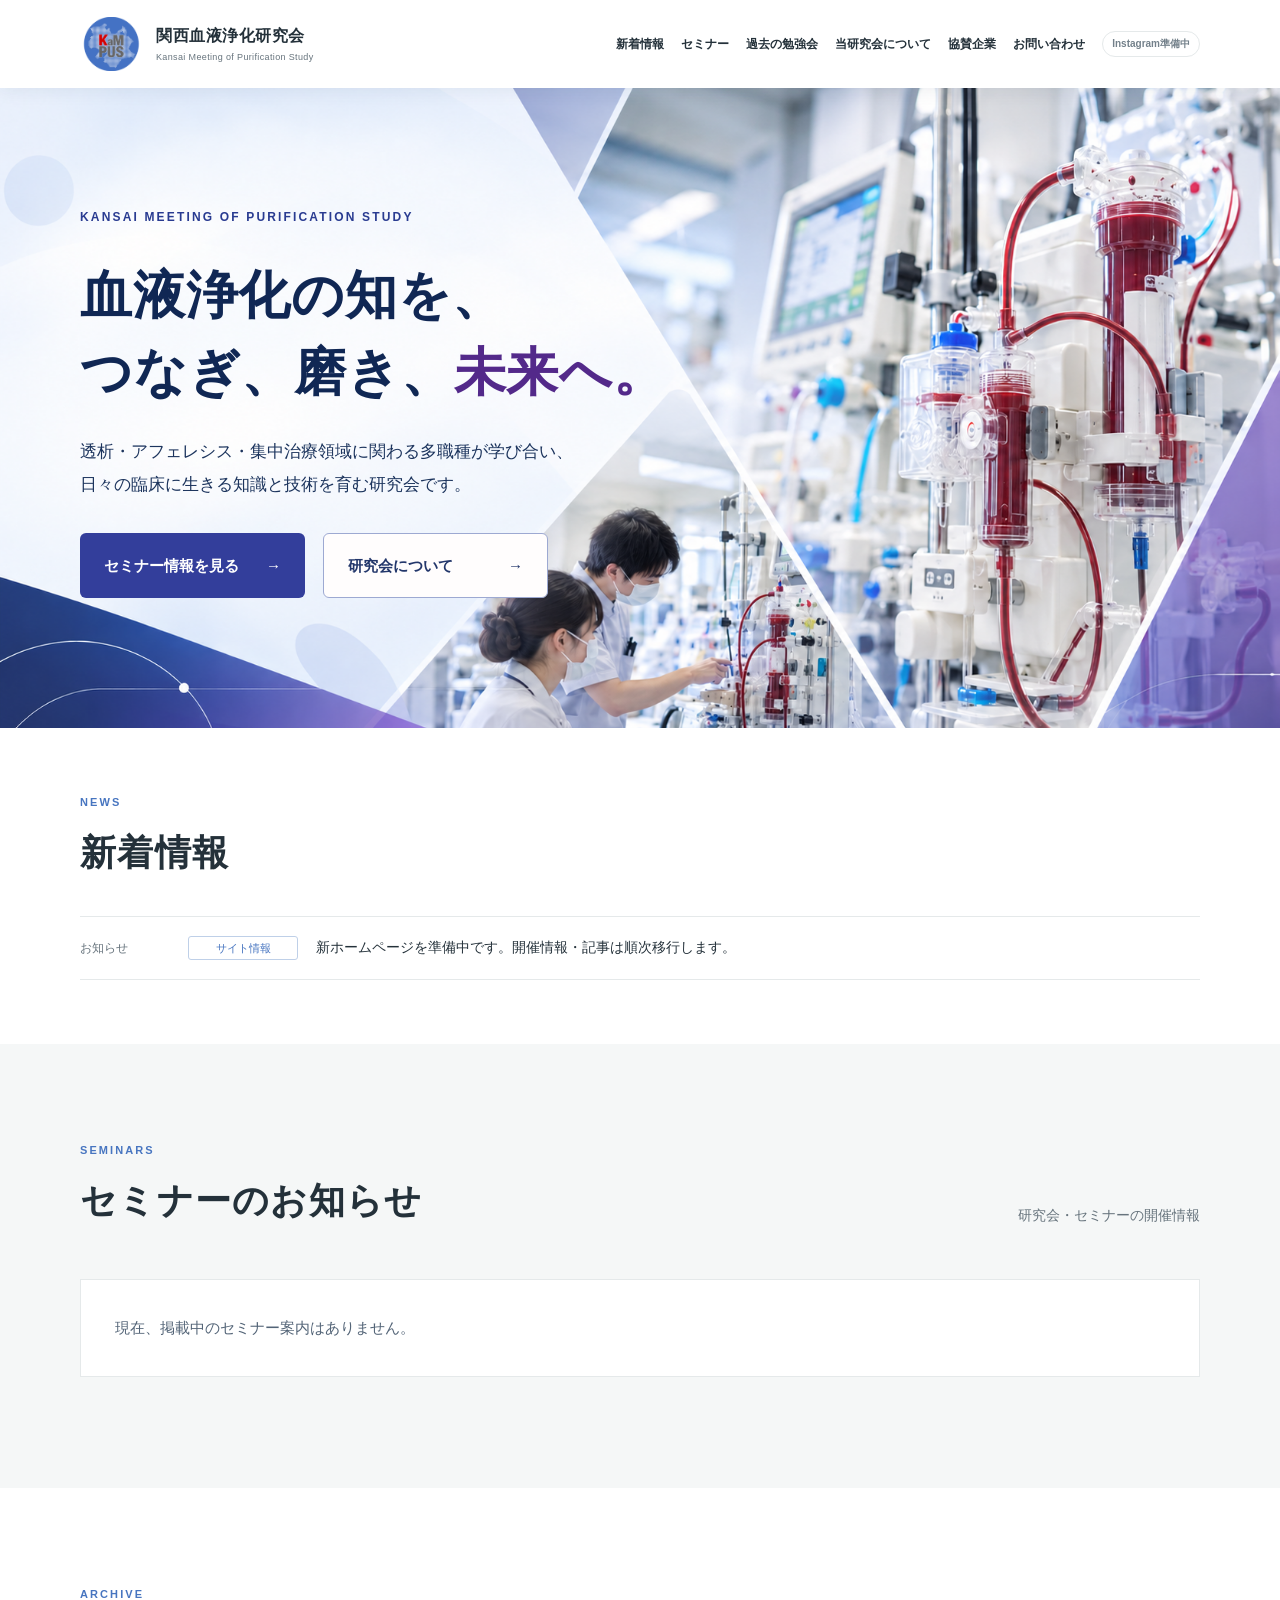
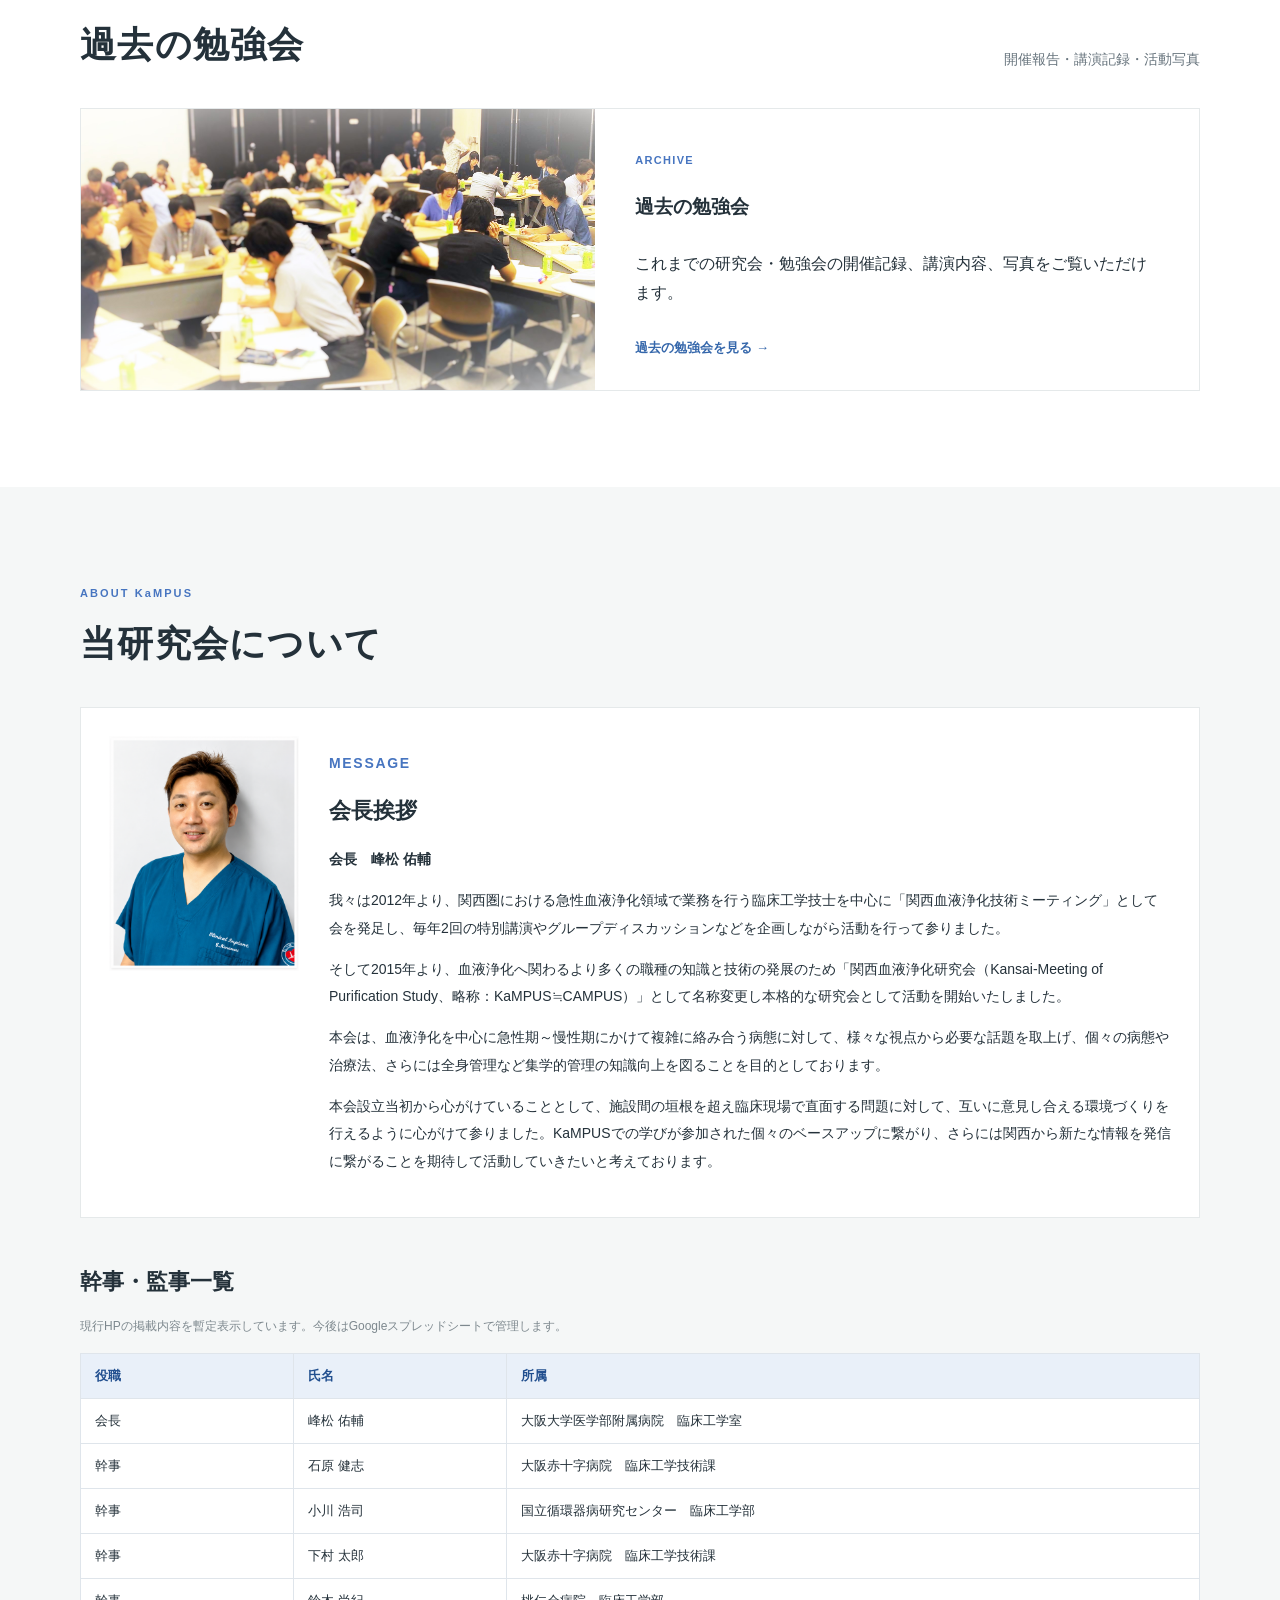
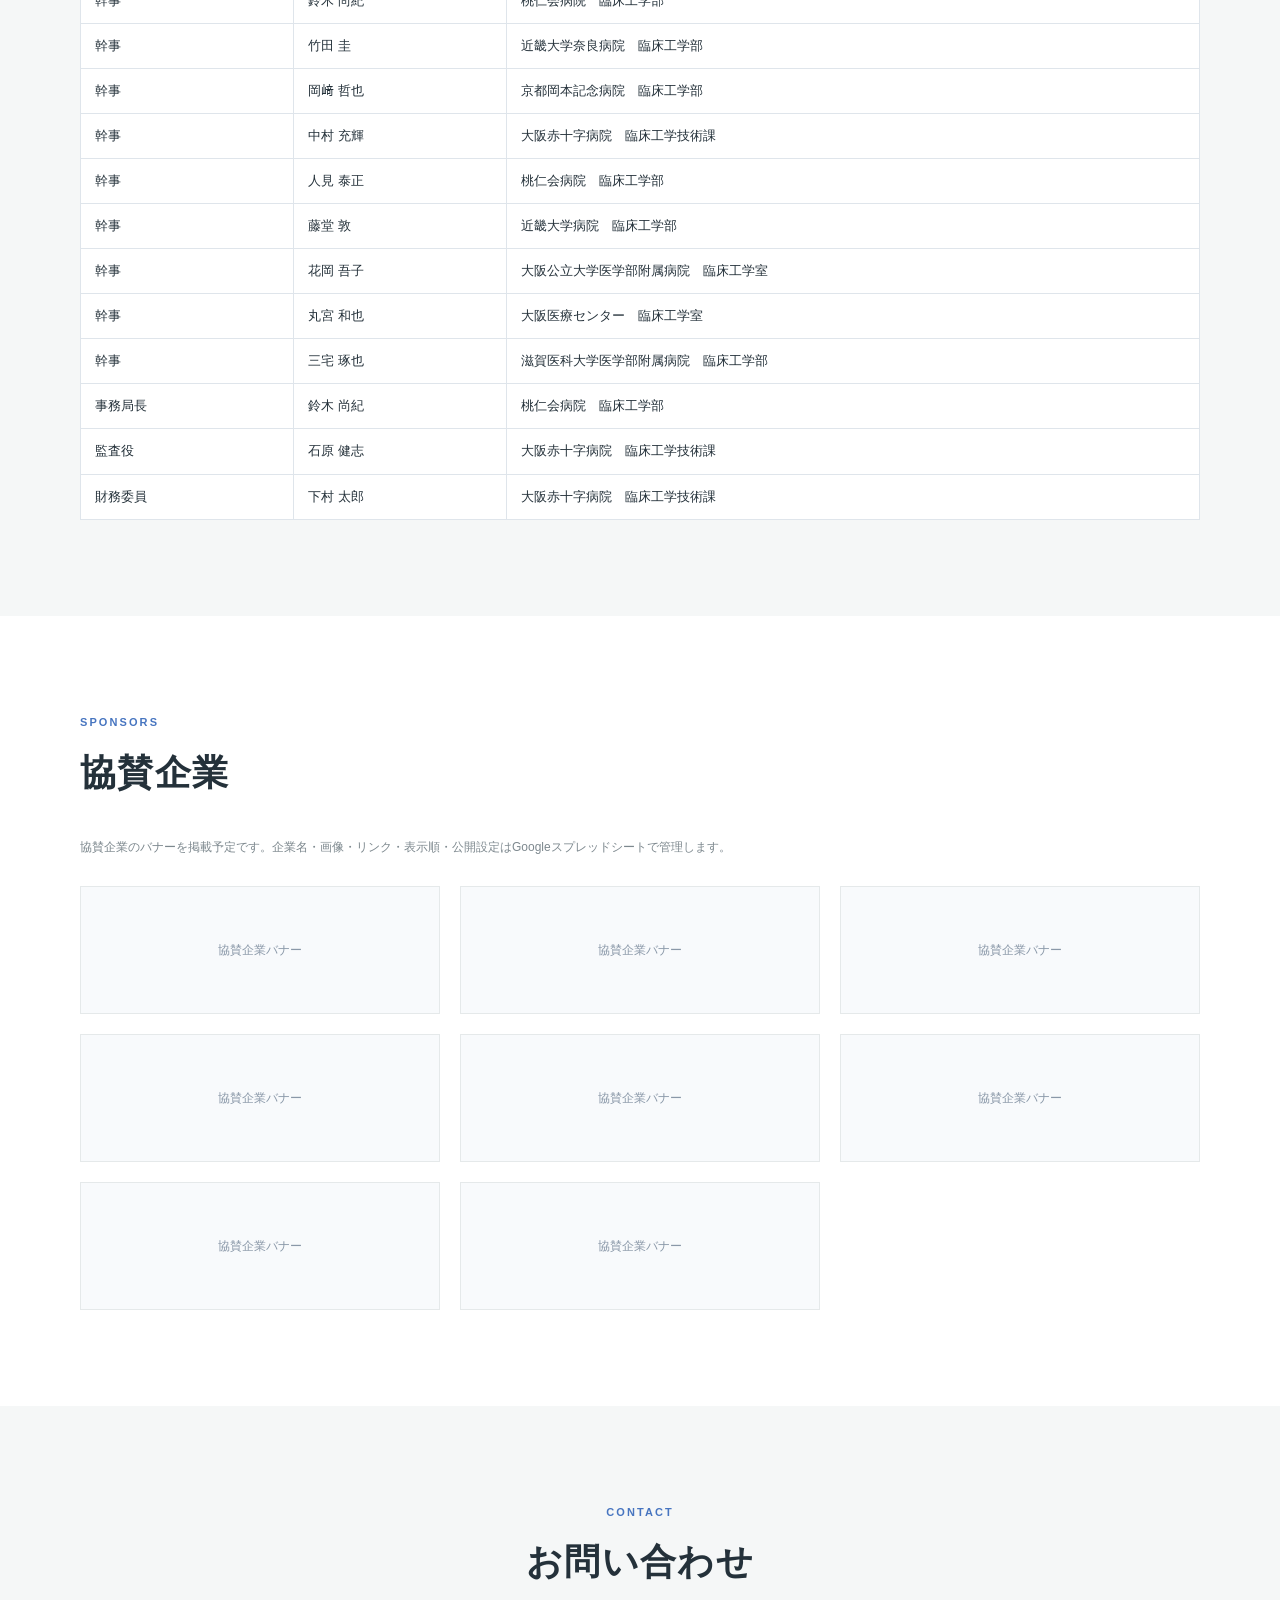
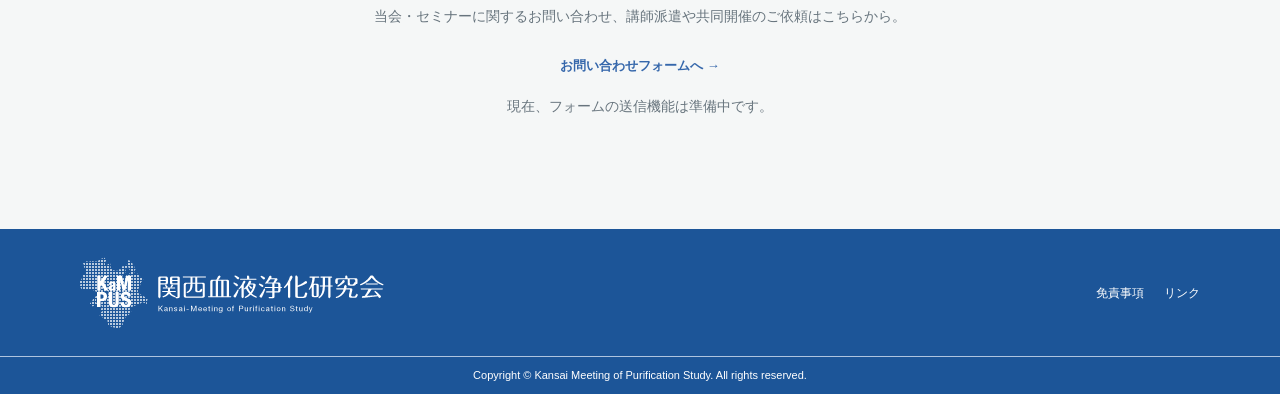
==== commit a41f31d8: "Link KaMPUS contact page from homepage" ====
--- a/index.html
+++ b/index.html
@@ -13,5 +13,5 @@
 <p>本会は、血液浄化を中心に急性期～慢性期にかけて複雑に絡み合う病態に対して、様々な視点から必要な話題を取上げ、個々の病態や治療法、さらには全身管理など集学的管理の知識向上を図ることを目的としております。</p>
 <p>本会設立当初から心がけていることとして、施設間の垣根を超え臨床現場で直面する問題に対して、互いに意見し合える環境づくりを行えるように心がけて参りました。KaMPUSでの学びが参加された個々のベースアップに繋がり、さらには関西から新たな情報を発信に繋がることを期待して活動していきたいと考えております。</p></div></div><div class="member-title"><h3>幹事・監事一覧</h3><p class="small-note">現行HPの掲載内容を暫定表示しています。今後はGoogleスプレッドシートで管理します。</p></div><div class="member-table-wrap"><table class="member-table"><thead><tr><th>役職</th><th>氏名</th><th>所属</th></tr></thead><tbody id="membersBody"><tr><td colspan="3">名簿を読み込んでいます。</td></tr></tbody></table></div></div></section>
 <section class="section sponsors-section" id="sponsors"><div class="container"><div class="section-heading"><div><p class="eyebrow">SPONSORS</p><h2>協賛企業</h2></div></div><p class="small-note">協賛企業のバナーを掲載予定です。企業名・画像・リンク・表示順・公開設定はGoogleスプレッドシートで管理します。</p><div class="sponsor-grid" id="sponsorGrid"><p class="small-note">協賛企業の登録準備中です。</p></div></div></section>
-<section class="section muted" id="contact"><div class="container contact-inner"><p class="eyebrow">CONTACT</p><h2>お問い合わせ</h2><p>お問い合わせ先は正式公開に向けて確認中です。</p><p class="small-note">旧サイトは引き続き運用中です。新サイトの内容は制作途中のものです。</p></div></section>
+<section class="section muted" id="contact"><div class="container contact-inner"><p class="eyebrow">CONTACT</p><h2>お問い合わせ</h2><p>当会・セミナーに関するお問い合わせ、講師派遣や共同開催のご依頼はこちらから。</p><a class="text-link" href="./contact.html">お問い合わせフォームへ →</a><p class="small-note">現在、フォームの送信機能は準備中です。</p></div></section>
 </main><footer class="site-footer"><div class="container footer-main"><div class="footer-brand"><img class="footer-wordmark" src="./assets/images/common/footLogo.png" alt="関西血液浄化研究会 Kansai Meeting of Purification Study" width="370" height="86"></div><nav class="footer-links" aria-label="フッターメニュー"><a href="./disclaimer.html">免責事項</a><a href="./links.html">リンク</a></nav></div><div class="footer-bottom">Copyright © Kansai Meeting of Purification Study. All rights reserved.</div></footer><script src="./script.js?v=20261015-auto-card" defer></script></body></html>
